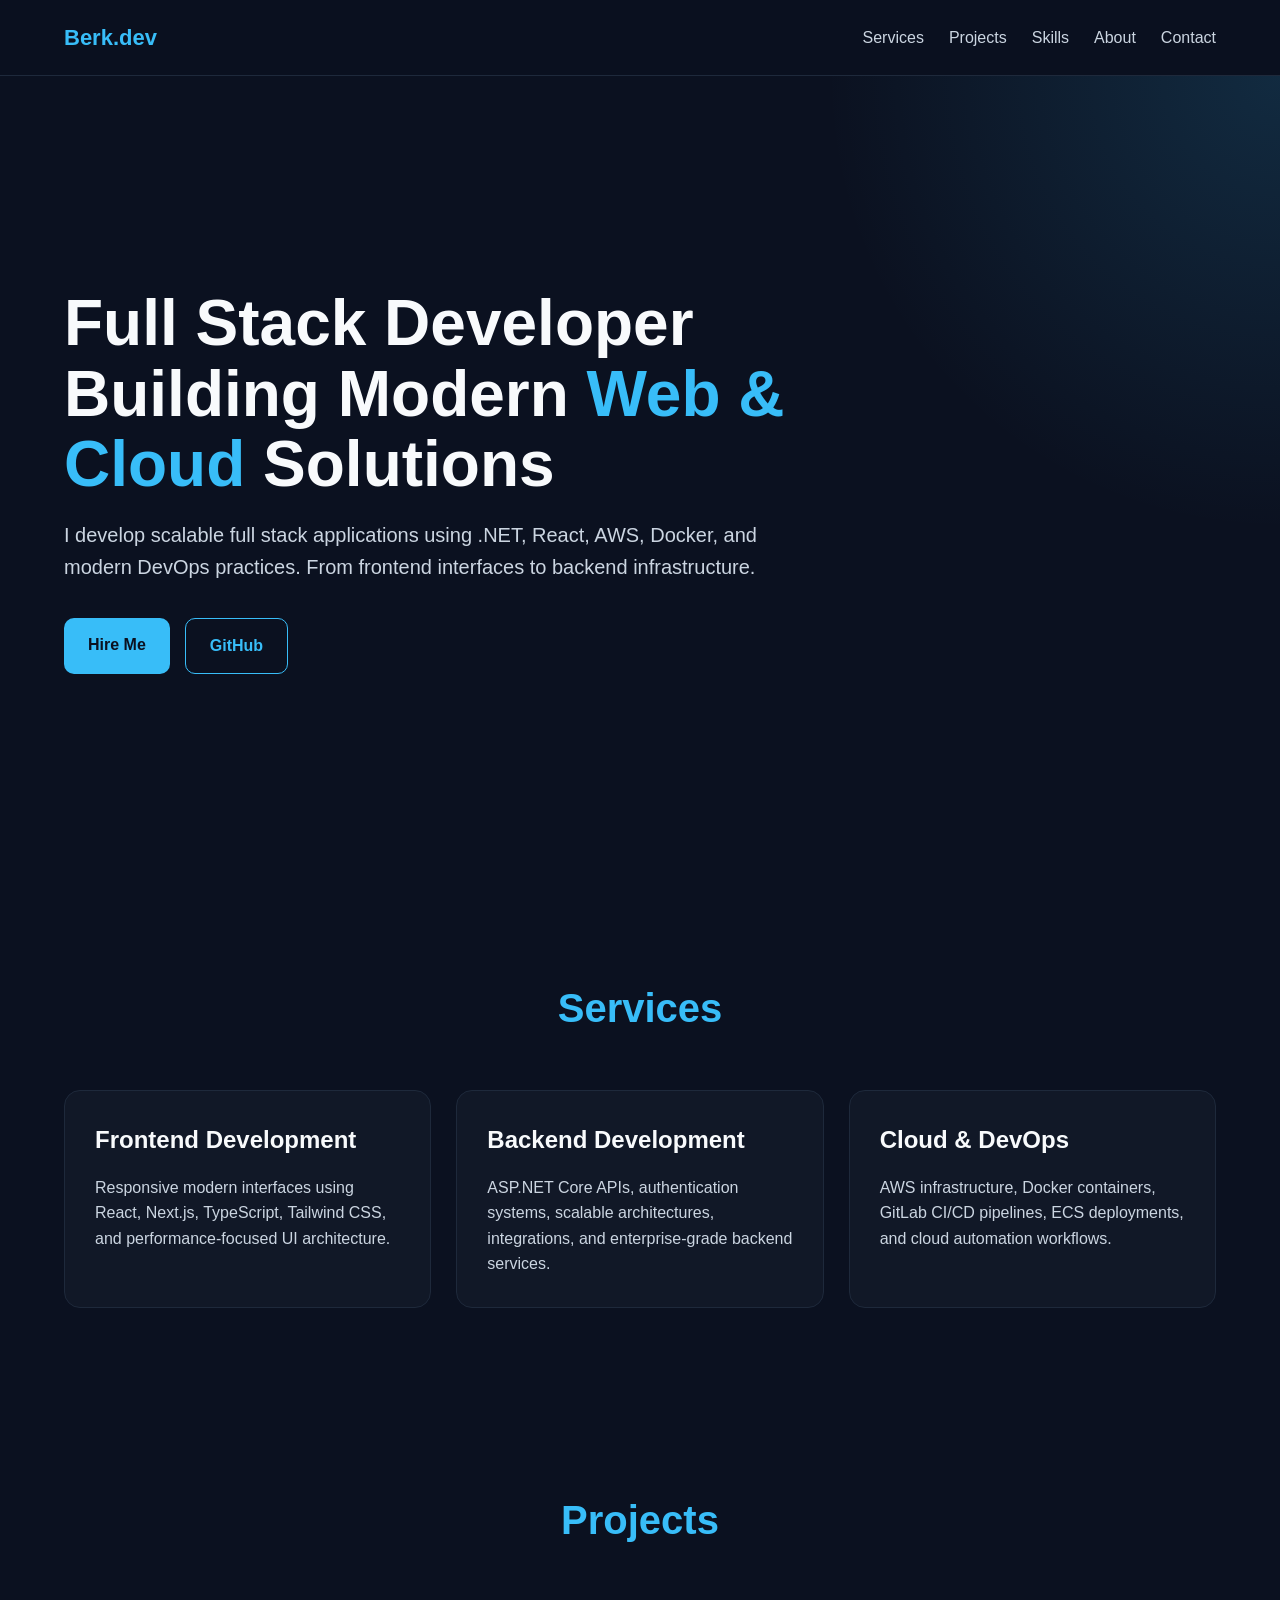
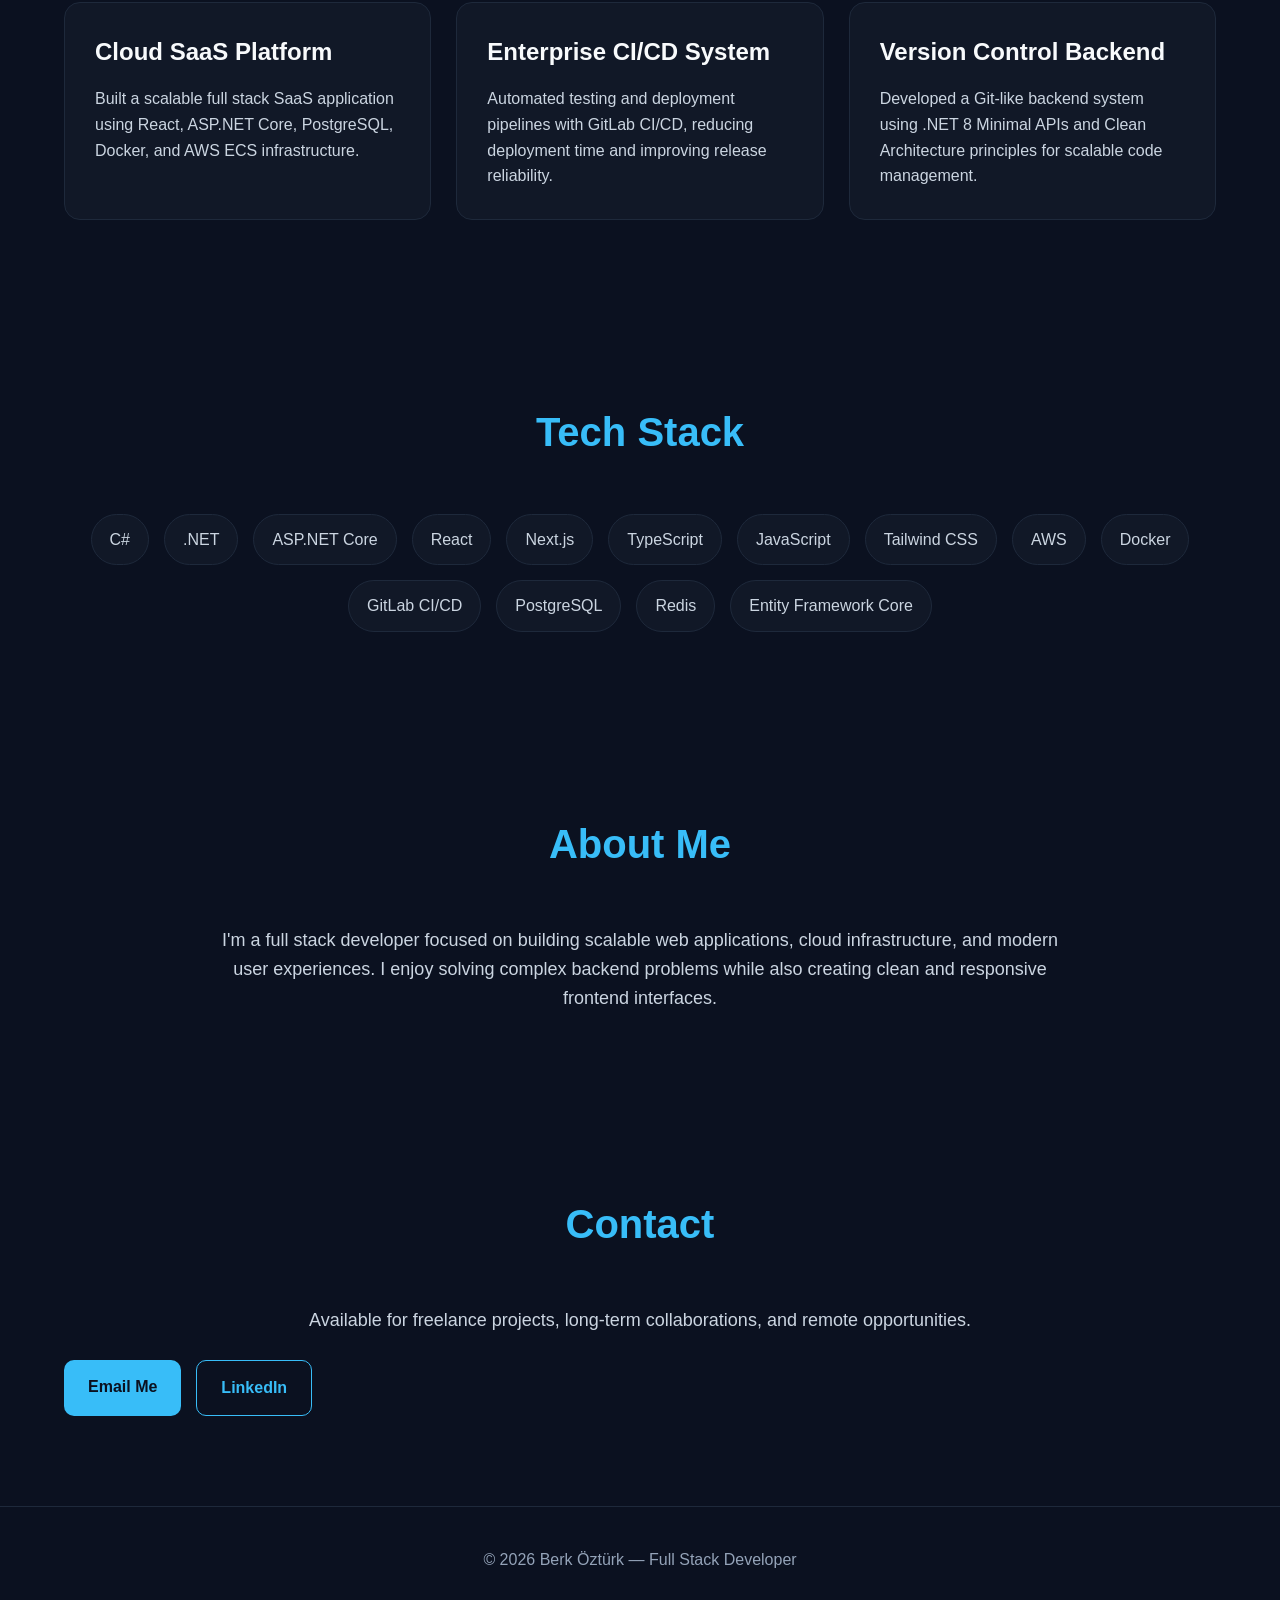
==== index.html @ 7f071cc1 "first commit" ====
<!DOCTYPE html>
<html lang="en">
<head>
  <meta charset="UTF-8" />
  <meta name="viewport" content="width=device-width, initial-scale=1.0" />

  <title>Berk Öztürk | Full Stack Developer</title>

  <link rel="preconnect" href="https://fonts.googleapis.com">
  <link rel="preconnect" href="https://fonts.gstatic.com" crossorigin>

  <style>
    * {
      margin: 0;
      padding: 0;
      box-sizing: border-box;
      scroll-behavior: smooth;
    }

    body {
      font-family: Arial, sans-serif;
      background: #0b1120;
      color: #f8fafc;
      line-height: 1.6;
    }

    a {
      text-decoration: none;
      color: inherit;
    }

    .container {
      width: 90%;
      max-width: 1200px;
      margin: auto;
    }

    nav {
      position: sticky;
      top: 0;
      z-index: 1000;
      background: rgba(11, 17, 32, 0.95);
      border-bottom: 1px solid #1e293b;
      backdrop-filter: blur(10px);
    }

    .nav-content {
      display: flex;
      justify-content: space-between;
      align-items: center;
      padding: 20px 0;
    }

    .logo {
      font-size: 22px;
      font-weight: bold;
      color: #38bdf8;
    }

    .nav-links {
      display: flex;
      gap: 25px;
    }

    .nav-links a {
      color: #cbd5e1;
      transition: 0.3s;
    }

    .nav-links a:hover {
      color: #38bdf8;
    }

    .hero {
      min-height: 90vh;
      display: flex;
      align-items: center;
      background:
        radial-gradient(circle at top right, rgba(56,189,248,0.15), transparent 30%),
        #0b1120;
    }

    .hero-content {
      max-width: 750px;
    }

    .hero h1 {
      font-size: 64px;
      line-height: 1.1;
      margin-bottom: 20px;
    }

    .hero h1 span {
      color: #38bdf8;
    }

    .hero p {
      font-size: 20px;
      color: #cbd5e1;
      margin-bottom: 35px;
    }

    .buttons {
      display: flex;
      gap: 15px;
      flex-wrap: wrap;
    }

    .btn {
      padding: 14px 24px;
      border-radius: 10px;
      font-weight: bold;
      transition: 0.3s;
      display: inline-block;
    }

    .btn-primary {
      background: #38bdf8;
      color: #0b1120;
    }

    .btn-primary:hover {
      background: #0ea5e9;
    }

    .btn-secondary {
      border: 1px solid #38bdf8;
      color: #38bdf8;
    }

    .btn-secondary:hover {
      background: #38bdf8;
      color: #0b1120;
    }

    section {
      padding: 90px 0;
    }

    .section-title {
      font-size: 40px;
      margin-bottom: 50px;
      text-align: center;
      color: #38bdf8;
    }

    .grid {
      display: grid;
      grid-template-columns: repeat(auto-fit, minmax(280px, 1fr));
      gap: 25px;
    }

    .card {
      background: #111827;
      padding: 30px;
      border-radius: 16px;
      border: 1px solid #1e293b;
      transition: 0.3s;
    }

    .card:hover {
      transform: translateY(-6px);
      border-color: #38bdf8;
    }

    .card h3 {
      margin-bottom: 15px;
      font-size: 24px;
    }

    .card p {
      color: #cbd5e1;
    }

    .skills {
      display: flex;
      flex-wrap: wrap;
      gap: 15px;
      justify-content: center;
    }

    .skill {
      background: #111827;
      border: 1px solid #1e293b;
      padding: 12px 18px;
      border-radius: 999px;
      color: #cbd5e1;
    }

    .about {
      max-width: 850px;
      margin: auto;
      text-align: center;
    }

    .about p {
      color: #cbd5e1;
      font-size: 18px;
    }

    .contact {
      text-align: center;
    }

    .contact p {
      color: #cbd5e1;
      margin-bottom: 25px;
      font-size: 18px;
    }

    footer {
      padding: 40px 0;
      text-align: center;
      border-top: 1px solid #1e293b;
      color: #94a3b8;
    }

    @media (max-width: 768px) {
      .hero h1 {
        font-size: 42px;
      }

      .hero p {
        font-size: 18px;
      }

      .nav-links {
        gap: 15px;
        font-size: 14px;
      }
    }
  </style>
</head>

<body>

  <nav>
    <div class="container nav-content">
      <div class="logo">Berk.dev</div>

      <div class="nav-links">
        <a href="#services">Services</a>
        <a href="#projects">Projects</a>
        <a href="#skills">Skills</a>
        <a href="#about">About</a>
        <a href="#contact">Contact</a>
      </div>
    </div>
  </nav>

  <section class="hero">
    <div class="container">
      <div class="hero-content">

        <h1>
          Full Stack Developer<br />
          Building Modern <span>Web & Cloud</span> Solutions
        </h1>

        <p>
          I develop scalable full stack applications using
          .NET, React, AWS, Docker, and modern DevOps practices.
          From frontend interfaces to backend infrastructure.
        </p>

        <div class="buttons">
          <a href="#contact" class="btn btn-primary">
            Hire Me
          </a>

          <a href="https://github.com/berkozturkawsdev" target="_blank" class="btn btn-secondary">
            GitHub
          </a>
        </div>

      </div>
    </div>
  </section>

  <section id="services">
    <div class="container">

      <h2 class="section-title">Services</h2>

      <div class="grid">

        <div class="card">
          <h3>Frontend Development</h3>

          <p>
            Responsive modern interfaces using React,
            Next.js, TypeScript, Tailwind CSS,
            and performance-focused UI architecture.
          </p>
        </div>

        <div class="card">
          <h3>Backend Development</h3>

          <p>
            ASP.NET Core APIs, authentication systems,
            scalable architectures, integrations,
            and enterprise-grade backend services.
          </p>
        </div>

        <div class="card">
          <h3>Cloud & DevOps</h3>

          <p>
            AWS infrastructure, Docker containers,
            GitLab CI/CD pipelines, ECS deployments,
            and cloud automation workflows.
          </p>
        </div>

      </div>

    </div>
  </section>

  <section id="projects">
    <div class="container">

      <h2 class="section-title">Projects</h2>

      <div class="grid">

        <div class="card">
          <h3>Cloud SaaS Platform</h3>

          <p>
            Built a scalable full stack SaaS application
            using React, ASP.NET Core, PostgreSQL,
            Docker, and AWS ECS infrastructure.
          </p>
        </div>

        <div class="card">
          <h3>Enterprise CI/CD System</h3>

          <p>
            Automated testing and deployment pipelines
            with GitLab CI/CD, reducing deployment time
            and improving release reliability.
          </p>
        </div>

        <div class="card">
          <h3>Version Control Backend</h3>

          <p>
            Developed a Git-like backend system using
            .NET 8 Minimal APIs and Clean Architecture
            principles for scalable code management.
          </p>
        </div>

      </div>

    </div>
  </section>

  <section id="skills">
    <div class="container">

      <h2 class="section-title">Tech Stack</h2>

      <div class="skills">
        <div class="skill">C#</div>
        <div class="skill">.NET</div>
        <div class="skill">ASP.NET Core</div>
        <div class="skill">React</div>
        <div class="skill">Next.js</div>
        <div class="skill">TypeScript</div>
        <div class="skill">JavaScript</div>
        <div class="skill">Tailwind CSS</div>
        <div class="skill">AWS</div>
        <div class="skill">Docker</div>
        <div class="skill">GitLab CI/CD</div>
        <div class="skill">PostgreSQL</div>
        <div class="skill">Redis</div>
        <div class="skill">Entity Framework Core</div>
      </div>

    </div>
  </section>

  <section id="about">
    <div class="container">

      <h2 class="section-title">About Me</h2>

      <div class="about">
        <p>
          I'm a full stack developer focused on building
          scalable web applications, cloud infrastructure,
          and modern user experiences. I enjoy solving
          complex backend problems while also creating
          clean and responsive frontend interfaces.
        </p>
      </div>

    </div>
  </section>

  <section id="contact">
    <div class="container">

      <h2 class="section-title">Contact</h2>

      <div class="contact">

        <p>
          Available for freelance projects,
          long-term collaborations,
          and remote opportunities.
        </p>

        <div class="buttons">
          <a href="mailto:berkozturkawsdev@gmail.com" class="btn btn-primary">
            Email Me
          </a>

          <a href="https://www.linkedin.com/in/berk-ozturk-56a764a8/" target="_blank" class="btn btn-secondary">
            LinkedIn
          </a>
        </div>

      </div>

    </div>
  </section>

  <footer>
    <div class="container">
      © 2026 Berk Öztürk — Full Stack Developer
    </div>
  </footer>

</body>
</html>
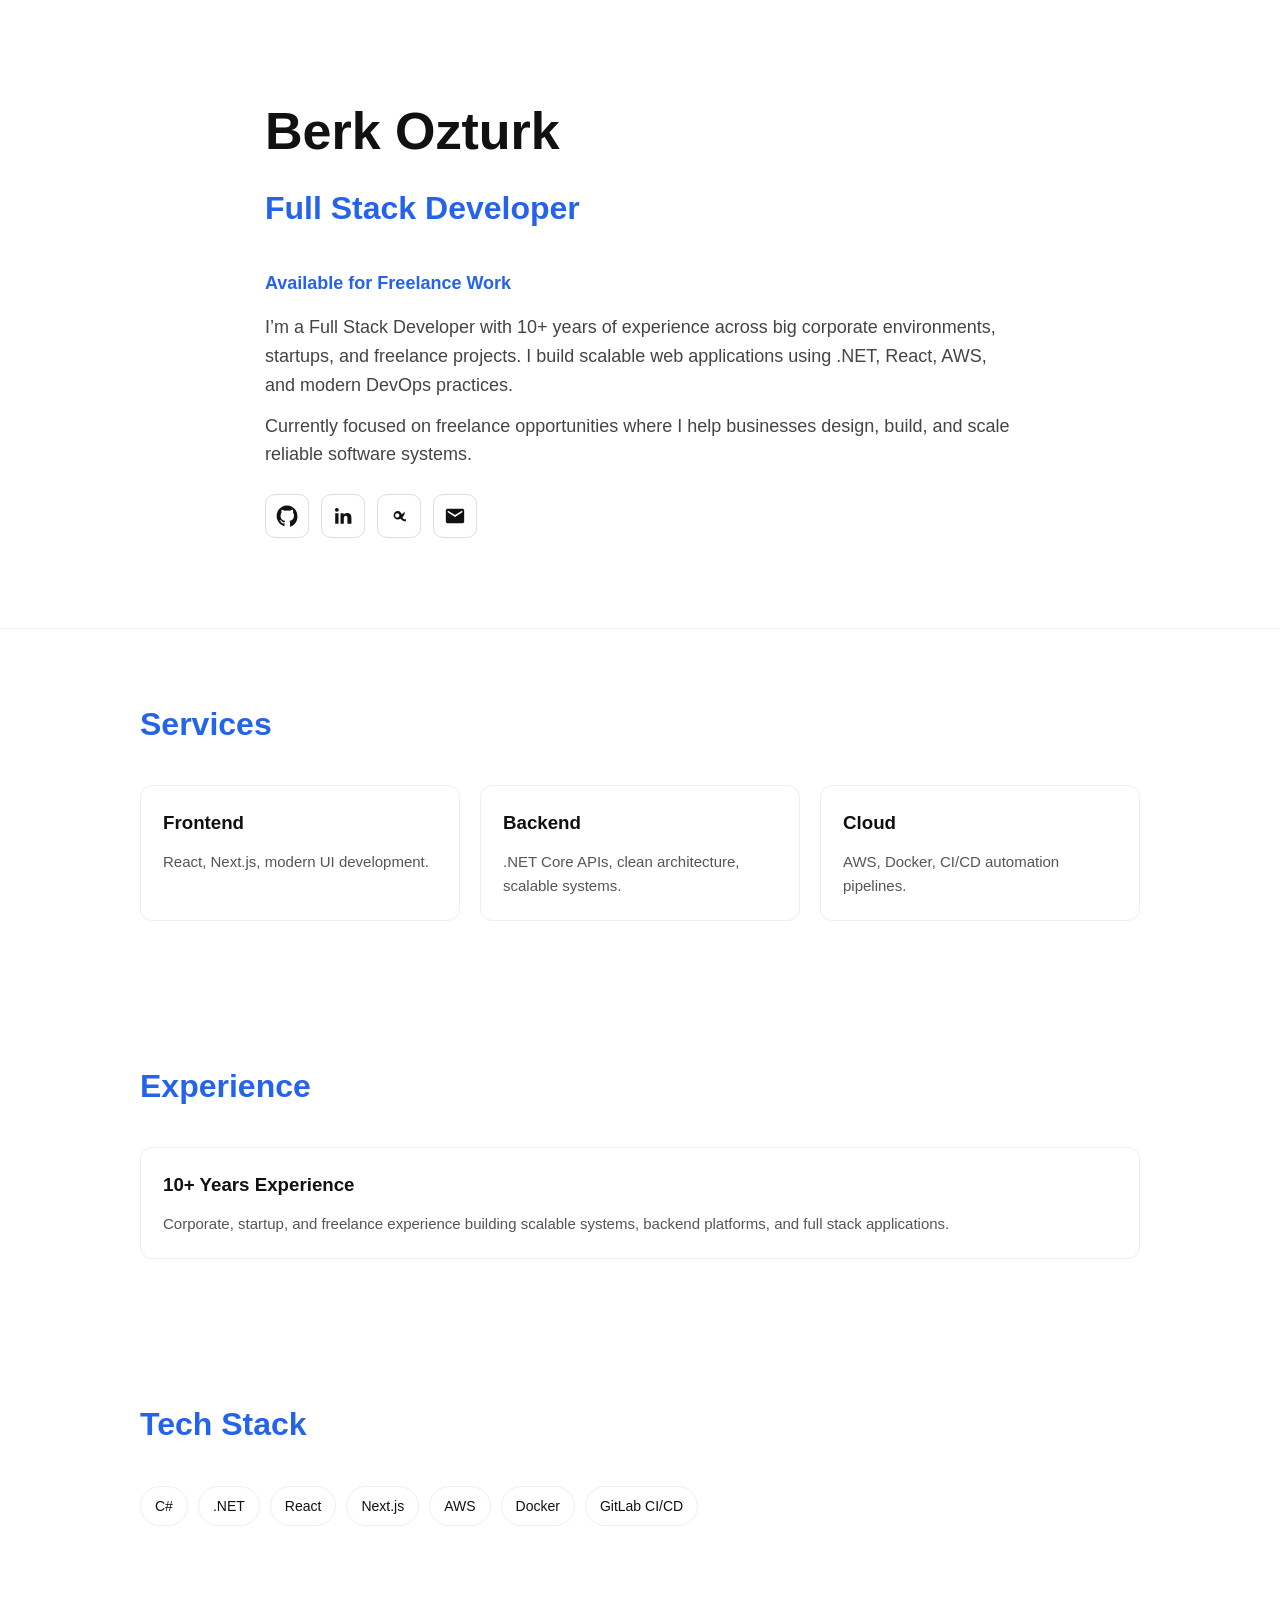
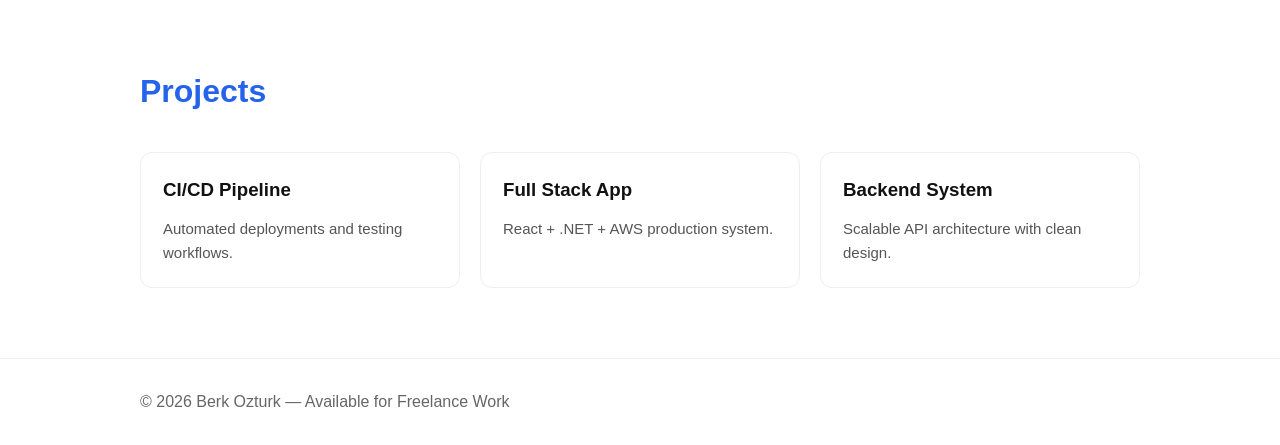
==== commit cb03803e: "Edit template for index.html title to be more descriptive and include keywords for SEO purposes." ====
--- a/index.html
+++ b/index.html
@@ -1,442 +1,310 @@
 <!DOCTYPE html>
 <html lang="en">
+
 <head>
-  <meta charset="UTF-8" />
-  <meta name="viewport" content="width=device-width, initial-scale=1.0" />
-
-  <title>Berk Öztürk | Full Stack Developer</title>
-
-  <link rel="preconnect" href="https://fonts.googleapis.com">
-  <link rel="preconnect" href="https://fonts.gstatic.com" crossorigin>
-
-  <style>
-    * {
-      margin: 0;
-      padding: 0;
-      box-sizing: border-box;
-      scroll-behavior: smooth;
-    }
-
-    body {
-      font-family: Arial, sans-serif;
-      background: #0b1120;
-      color: #f8fafc;
-      line-height: 1.6;
-    }
-
-    a {
-      text-decoration: none;
-      color: inherit;
-    }
-
-    .container {
-      width: 90%;
-      max-width: 1200px;
-      margin: auto;
-    }
-
-    nav {
-      position: sticky;
-      top: 0;
-      z-index: 1000;
-      background: rgba(11, 17, 32, 0.95);
-      border-bottom: 1px solid #1e293b;
-      backdrop-filter: blur(10px);
-    }
-
-    .nav-content {
-      display: flex;
-      justify-content: space-between;
-      align-items: center;
-      padding: 20px 0;
-    }
-
-    .logo {
-      font-size: 22px;
-      font-weight: bold;
-      color: #38bdf8;
-    }
-
-    .nav-links {
-      display: flex;
-      gap: 25px;
-    }
-
-    .nav-links a {
-      color: #cbd5e1;
-      transition: 0.3s;
-    }
-
-    .nav-links a:hover {
-      color: #38bdf8;
-    }
-
-    .hero {
-      min-height: 90vh;
-      display: flex;
-      align-items: center;
-      background:
-        radial-gradient(circle at top right, rgba(56,189,248,0.15), transparent 30%),
-        #0b1120;
-    }
-
-    .hero-content {
-      max-width: 750px;
-    }
-
-    .hero h1 {
-      font-size: 64px;
-      line-height: 1.1;
-      margin-bottom: 20px;
-    }
-
-    .hero h1 span {
-      color: #38bdf8;
-    }
-
-    .hero p {
-      font-size: 20px;
-      color: #cbd5e1;
-      margin-bottom: 35px;
-    }
-
-    .buttons {
-      display: flex;
-      gap: 15px;
-      flex-wrap: wrap;
-    }
-
-    .btn {
-      padding: 14px 24px;
-      border-radius: 10px;
-      font-weight: bold;
-      transition: 0.3s;
-      display: inline-block;
-    }
-
-    .btn-primary {
-      background: #38bdf8;
-      color: #0b1120;
-    }
-
-    .btn-primary:hover {
-      background: #0ea5e9;
-    }
-
-    .btn-secondary {
-      border: 1px solid #38bdf8;
-      color: #38bdf8;
-    }
-
-    .btn-secondary:hover {
-      background: #38bdf8;
-      color: #0b1120;
-    }
-
-    section {
-      padding: 90px 0;
-    }
-
-    .section-title {
-      font-size: 40px;
-      margin-bottom: 50px;
-      text-align: center;
-      color: #38bdf8;
-    }
-
-    .grid {
-      display: grid;
-      grid-template-columns: repeat(auto-fit, minmax(280px, 1fr));
-      gap: 25px;
-    }
-
-    .card {
-      background: #111827;
-      padding: 30px;
-      border-radius: 16px;
-      border: 1px solid #1e293b;
-      transition: 0.3s;
-    }
-
-    .card:hover {
-      transform: translateY(-6px);
-      border-color: #38bdf8;
-    }
-
-    .card h3 {
-      margin-bottom: 15px;
-      font-size: 24px;
-    }
-
-    .card p {
-      color: #cbd5e1;
-    }
-
-    .skills {
-      display: flex;
-      flex-wrap: wrap;
-      gap: 15px;
-      justify-content: center;
-    }
-
-    .skill {
-      background: #111827;
-      border: 1px solid #1e293b;
-      padding: 12px 18px;
-      border-radius: 999px;
-      color: #cbd5e1;
-    }
-
-    .about {
-      max-width: 850px;
-      margin: auto;
-      text-align: center;
-    }
-
-    .about p {
-      color: #cbd5e1;
-      font-size: 18px;
-    }
-
-    .contact {
-      text-align: center;
-    }
-
-    .contact p {
-      color: #cbd5e1;
-      margin-bottom: 25px;
-      font-size: 18px;
-    }
-
-    footer {
-      padding: 40px 0;
-      text-align: center;
-      border-top: 1px solid #1e293b;
-      color: #94a3b8;
-    }
-
-    @media (max-width: 768px) {
-      .hero h1 {
-        font-size: 42px;
-      }
-
-      .hero p {
-        font-size: 18px;
-      }
-
-      .nav-links {
-        gap: 15px;
-        font-size: 14px;
-      }
-    }
-  </style>
+    <meta charset="UTF-8" />
+    <meta name="viewport" content="width=device-width, initial-scale=1.0" />
+    <title>Berk Ozturk - Full Stack Developer Portfolio - Open for Freelance Work</title>
+
+    <style>
+        * {
+            margin: 0;
+            padding: 0;
+            box-sizing: border-box;
+        }
+
+        body {
+            font-family: Arial, sans-serif;
+            background: #ffffff;
+            color: #111;
+            line-height: 1.6;
+        }
+
+        a {
+            text-decoration: none;
+            color: inherit;
+        }
+
+        .container {
+            width: 90%;
+            max-width: 1000px;
+            margin: auto;
+        }
+
+        /* HERO */
+        header {
+            padding: 90px 0;
+            border-bottom: 1px solid #eee;
+        }
+
+        .hero-content {
+            max-width: 750px;
+            text-align: left;
+        }
+
+        h1 {
+            font-size: 52px;
+            margin-bottom: 10px;
+        }
+
+        h2 {
+            color: #2563eb;
+        }
+
+        .highlight {
+            color: #2563eb;
+            font-weight: bold;
+            margin: 15px 0;
+        }
+
+        p {
+            color: #444;
+            margin-top: 12px;
+            font-size: 18px;
+        }
+
+        /* SOCIAL ICONS */
+        .social {
+            margin-top: 25px;
+            display: flex;
+            gap: 12px;
+            flex-wrap: wrap;
+            align-items: center;
+        }
+
+        .icon {
+            width: 44px;
+            height: 44px;
+            border: 1px solid #ddd;
+            border-radius: 10px;
+            display: flex;
+            align-items: center;
+            justify-content: center;
+            transition: 0.3s;
+        }
+
+        .icon:hover {
+            border-color: #2563eb;
+            transform: translateY(-3px);
+        }
+
+        .icon svg {
+            width: 22px;
+            height: 22px;
+            fill: #111;
+        }
+
+        /* SECTIONS */
+        section {
+            padding: 70px 0;
+        }
+
+        h2 {
+            font-size: 32px;
+            margin-bottom: 35px;
+        }
+
+        h2 span {
+            color: #2563eb;
+        }
+
+        /* GRID */
+        .grid {
+            display: grid;
+            grid-template-columns: repeat(auto-fit, minmax(260px, 1fr));
+            gap: 20px;
+        }
+
+        .card {
+            border: 1px solid #eee;
+            padding: 22px;
+            border-radius: 12px;
+            transition: 0.3s;
+        }
+
+        .card:hover {
+            border-color: #2563eb;
+            transform: translateY(-4px);
+        }
+
+        .card h3 {
+            margin-bottom: 10px;
+        }
+
+        .card p {
+            font-size: 15px;
+            color: #555;
+        }
+
+        /* SKILLS */
+        .skills {
+            display: flex;
+            flex-wrap: wrap;
+            gap: 10px;
+        }
+
+        .skill {
+            border: 1px solid #eee;
+            padding: 8px 14px;
+            border-radius: 999px;
+            font-size: 14px;
+        }
+
+        footer {
+            text-align: left;
+            padding: 30px 0;
+            border-top: 1px solid #eee;
+            color: #666;
+        }
+    </style>
 </head>
 
 <body>
 
-  <nav>
-    <div class="container nav-content">
-      <div class="logo">Berk.dev</div>
-
-      <div class="nav-links">
-        <a href="#services">Services</a>
-        <a href="#projects">Projects</a>
-        <a href="#skills">Skills</a>
-        <a href="#about">About</a>
-        <a href="#contact">Contact</a>
-      </div>
-    </div>
-  </nav>
-
-  <section class="hero">
-    <div class="container">
-      <div class="hero-content">
-
-        <h1>
-          Full Stack Developer<br />
-          Building Modern <span>Web & Cloud</span> Solutions
-        </h1>
-
-        <p>
-          I develop scalable full stack applications using
-          .NET, React, AWS, Docker, and modern DevOps practices.
-          From frontend interfaces to backend infrastructure.
-        </p>
-
-        <div class="buttons">
-          <a href="#contact" class="btn btn-primary">
-            Hire Me
-          </a>
-
-          <a href="https://github.com/berkozturkawsdev" target="_blank" class="btn btn-secondary">
-            GitHub
-          </a>
-        </div>
-
-      </div>
-    </div>
-  </section>
-
-  <section id="services">
-    <div class="container">
-
-      <h2 class="section-title">Services</h2>
-
-      <div class="grid">
-
-        <div class="card">
-          <h3>Frontend Development</h3>
-
-          <p>
-            Responsive modern interfaces using React,
-            Next.js, TypeScript, Tailwind CSS,
-            and performance-focused UI architecture.
-          </p>
-        </div>
-
-        <div class="card">
-          <h3>Backend Development</h3>
-
-          <p>
-            ASP.NET Core APIs, authentication systems,
-            scalable architectures, integrations,
-            and enterprise-grade backend services.
-          </p>
-        </div>
-
-        <div class="card">
-          <h3>Cloud & DevOps</h3>
-
-          <p>
-            AWS infrastructure, Docker containers,
-            GitLab CI/CD pipelines, ECS deployments,
-            and cloud automation workflows.
-          </p>
-        </div>
-
-      </div>
-
-    </div>
-  </section>
-
-  <section id="projects">
-    <div class="container">
-
-      <h2 class="section-title">Projects</h2>
-
-      <div class="grid">
-
-        <div class="card">
-          <h3>Cloud SaaS Platform</h3>
-
-          <p>
-            Built a scalable full stack SaaS application
-            using React, ASP.NET Core, PostgreSQL,
-            Docker, and AWS ECS infrastructure.
-          </p>
-        </div>
-
-        <div class="card">
-          <h3>Enterprise CI/CD System</h3>
-
-          <p>
-            Automated testing and deployment pipelines
-            with GitLab CI/CD, reducing deployment time
-            and improving release reliability.
-          </p>
-        </div>
-
-        <div class="card">
-          <h3>Version Control Backend</h3>
-
-          <p>
-            Developed a Git-like backend system using
-            .NET 8 Minimal APIs and Clean Architecture
-            principles for scalable code management.
-          </p>
-        </div>
-
-      </div>
-
-    </div>
-  </section>
-
-  <section id="skills">
-    <div class="container">
-
-      <h2 class="section-title">Tech Stack</h2>
-
-      <div class="skills">
-        <div class="skill">C#</div>
-        <div class="skill">.NET</div>
-        <div class="skill">ASP.NET Core</div>
-        <div class="skill">React</div>
-        <div class="skill">Next.js</div>
-        <div class="skill">TypeScript</div>
-        <div class="skill">JavaScript</div>
-        <div class="skill">Tailwind CSS</div>
-        <div class="skill">AWS</div>
-        <div class="skill">Docker</div>
-        <div class="skill">GitLab CI/CD</div>
-        <div class="skill">PostgreSQL</div>
-        <div class="skill">Redis</div>
-        <div class="skill">Entity Framework Core</div>
-      </div>
-
-    </div>
-  </section>
-
-  <section id="about">
-    <div class="container">
-
-      <h2 class="section-title">About Me</h2>
-
-      <div class="about">
-        <p>
-          I'm a full stack developer focused on building
-          scalable web applications, cloud infrastructure,
-          and modern user experiences. I enjoy solving
-          complex backend problems while also creating
-          clean and responsive frontend interfaces.
-        </p>
-      </div>
-
-    </div>
-  </section>
-
-  <section id="contact">
-    <div class="container">
-
-      <h2 class="section-title">Contact</h2>
-
-      <div class="contact">
-
-        <p>
-          Available for freelance projects,
-          long-term collaborations,
-          and remote opportunities.
-        </p>
-
-        <div class="buttons">
-          <a href="mailto:berkozturkawsdev@gmail.com" class="btn btn-primary">
-            Email Me
-          </a>
-
-          <a href="https://www.linkedin.com/in/berk-ozturk-56a764a8/" target="_blank" class="btn btn-secondary">
-            LinkedIn
-          </a>
-        </div>
-
-      </div>
-
-    </div>
-  </section>
-
-  <footer>
-    <div class="container">
-      © 2026 Berk Öztürk — Full Stack Developer
-    </div>
-  </footer>
+    <!-- HERO -->
+    <header>
+        <div class="container hero-content">
+
+            <h1>Berk Ozturk </h1>
+            <h2>Full Stack Developer</h2>
+            <p class="highlight">Available for Freelance Work</p>
+
+            <p>
+                I’m a Full Stack Developer with 10+ years of experience across big corporate environments,
+                startups, and freelance projects. I build scalable web applications using .NET, React, AWS, and modern
+                DevOps practices.
+            </p>
+
+            <p>
+                Currently focused on freelance opportunities where I help businesses design, build,
+                and scale reliable software systems.
+            </p>
+
+            <!-- SOCIAL ICONS -->
+            <div class="social">
+
+                <!-- GitHub -->
+                <a class="icon" href="https://github.com/berkozturkawsdev/" target="_blank">
+                    <svg viewBox="0 0 24 24">
+                        <path
+                            d="M12 .5C5.7.5.7 5.6.7 12c0 5.1 3.3 9.4 7.9 10.9.6.1.8-.3.8-.6v-2.2c-3.2.7-3.9-1.5-3.9-1.5-.5-1.3-1.2-1.6-1.2-1.6-1-.7.1-.7.1-.7 1.1.1 1.7 1.1 1.7 1.1 1 .1.8 2.1 3.3 1.5.1-.8.4-1.3.7-1.6-2.5-.3-5.1-1.3-5.1-5.8 0-1.3.4-2.4 1.1-3.2-.1-.3-.5-1.5.1-3.1 0 0 1-.3 3.2 1.2a10.8 10.8 0 0 1 5.8 0c2.2-1.5 3.2-1.2 3.2-1.2.6 1.6.2 2.8.1 3.1.7.8 1.1 1.9 1.1 3.2 0 4.5-2.6 5.5-5.1 5.8.4.4.8 1.1.8 2.3v3.4c0 .3.2.7.8.6A11.3 11.3 0 0 0 23.3 12C23.3 5.6 18.3.5 12 .5z" />
+                    </svg>
+                </a>
+
+                <!-- LinkedIn -->
+                <a class="icon" href="https://www.linkedin.com/in/berk-ozturk-56a764a8/" target="_blank">
+                    <svg viewBox="0 0 24 24">
+                        <path
+                            d="M20.4 20.4h-3.6v-5.6c0-1.3 0-3-1.8-3s-2.1 1.4-2.1 2.9v5.7H9.3V9h3.4v1.6h.1c.5-.9 1.8-1.8 3.7-1.8 4 0 4.7 2.6 4.7 6v5.6zM5.3 7.4a2.1 2.1 0 1 1 0-4.2 2.1 2.1 0 0 1 0 4.2zM7.1 20.4H3.5V9h3.6v11.4z" />
+                    </svg>
+                </a>
+
+                <!-- Upwork  -->
+                <a class="icon" href="https://www.upwork.com/freelancers/~0167844593b926df19" target="_blank">
+                    <svg viewBox="0 0 24 24">
+                        <path
+                            d="M19.5 7.5c-1.9 0-3.4 1-4.4 2.6-.9-1.6-2.1-3.6-4.3-3.6-2.6 0-4.7 2.1-4.7 4.7s2.1 4.7 4.7 4.7c1 0 1.9-.3 2.7-.8l.3-.2c.6.9 1.5 1.7 2.6 2.2 1 .5 2.1.7 3.2.7v-2.2c-1.6 0-3.1-.6-3.9-1.7.9-1.2 1.8-2.9 2.3-4.2.2-.5.4-1 .4-1.4 0-.5-.1-.8-.1-1zm-9.4 6.2c-1.3 0-2.3-1-2.3-2.3s1-2.3 2.3-2.3 2.3 1 2.3 2.3-1 2.3-2.3 2.3z" />
+                    </svg>
+                </a>
+                <!-- Email -->
+                <a class="icon" href="mailto:berkozturkdev@gmail.com">
+                    <svg viewBox="0 0 24 24">
+                        <path
+                            d="M20 4H4c-1.1 0-2 .9-2 2v12c0 1.1.9 2 2 2h16c1.1 0 2-.9 2-2V6c0-1.1-.9-2-2-2zm0 4-8 5-8-5V6l8 5 8-5v2z" />
+                    </svg>
+                </a>
+
+            </div>
+
+        </div>
+    </header>
+
+    <!-- SERVICES -->
+    <section>
+        <div class="container">
+            <h2>Services</h2>
+
+            <div class="grid">
+                <div class="card">
+                    <h3>Frontend</h3>
+                    <p>React, Next.js, modern UI development.</p>
+                </div>
+
+                <div class="card">
+                    <h3>Backend</h3>
+                    <p>.NET Core APIs, clean architecture, scalable systems.</p>
+                </div>
+
+                <div class="card">
+                    <h3>Cloud</h3>
+                    <p>AWS, Docker, CI/CD automation pipelines.</p>
+                </div>
+            </div>
+        </div>
+    </section>
+
+    <!-- EXPERIENCE -->
+    <section>
+        <div class="container">
+            <h2>Experience</h2>
+
+            <div class="card">
+                <h3>10+ Years Experience</h3>
+                <p>
+                    Corporate, startup, and freelance experience building scalable systems,
+                    backend platforms, and full stack applications.
+                </p>
+            </div>
+        </div>
+    </section>
+
+    <!-- SKILLS -->
+    <section>
+        <div class="container">
+            <h2>Tech Stack</h2>
+
+            <div class="skills">
+                <div class="skill">C#</div>
+                <div class="skill">.NET</div>
+                <div class="skill">React</div>
+                <div class="skill">Next.js</div>
+                <div class="skill">AWS</div>
+                <div class="skill">Docker</div>
+                <div class="skill">GitLab CI/CD</div>
+            </div>
+        </div>
+    </section>
+
+    <!-- PROJECTS -->
+    <section>
+        <div class="container">
+            <h2>Projects</h2>
+
+            <div class="grid">
+                <div class="card">
+                    <h3>CI/CD Pipeline</h3>
+                    <p>Automated deployments and testing workflows.</p>
+                </div>
+
+                <div class="card">
+                    <h3>Full Stack App</h3>
+                    <p>React + .NET + AWS production system.</p>
+                </div>
+
+                <div class="card">
+                    <h3>Backend System</h3>
+                    <p>Scalable API architecture with clean design.</p>
+                </div>
+            </div>
+        </div>
+    </section>
+
+    <footer>
+        <div class="container">
+            © 2026 Berk Ozturk — Available for Freelance Work
+        </div>
+    </footer>
 
 </body>
+
 </html>
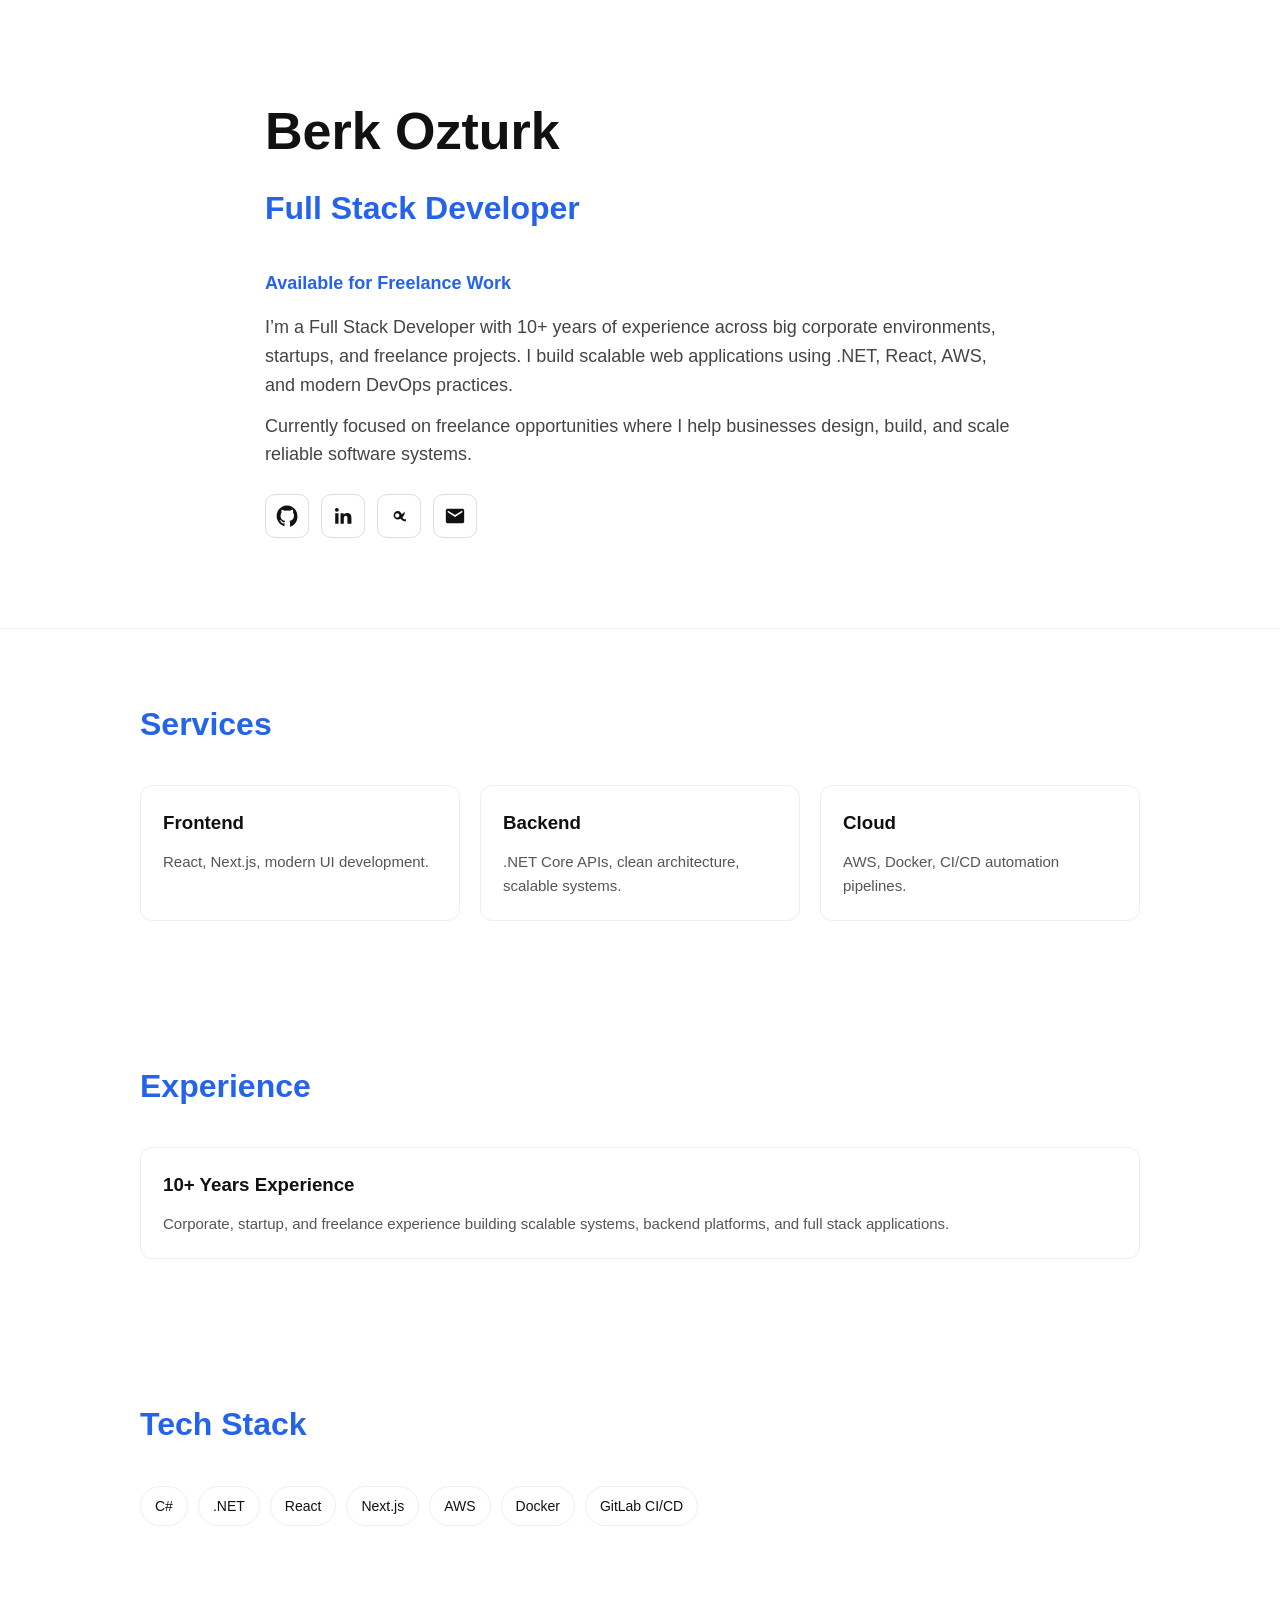
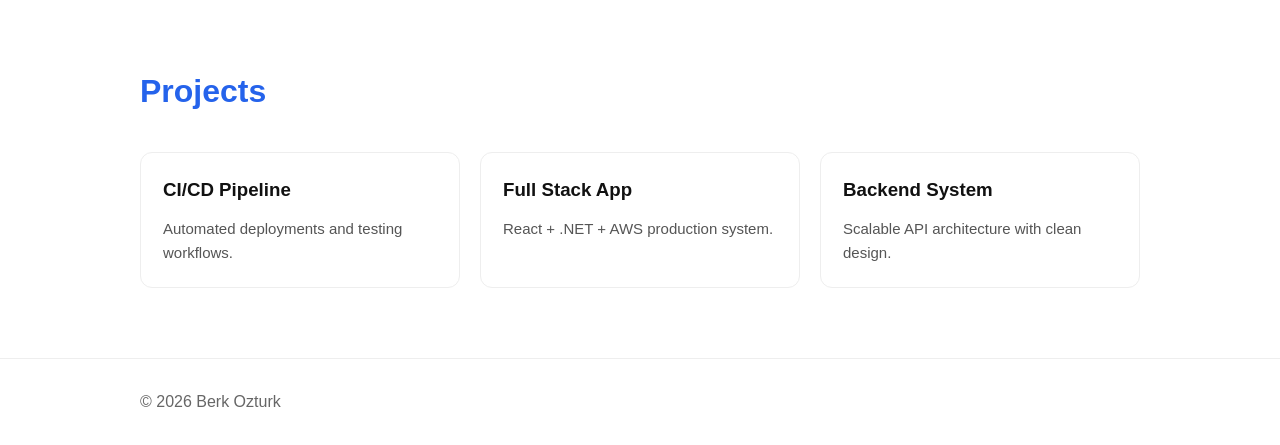
==== commit 11bfc3f9: "add app-ads.txt" ====
--- a/index.html
+++ b/index.html
@@ -301,7 +301,7 @@
 
     <footer>
         <div class="container">
-            © 2026 Berk Ozturk — Available for Freelance Work
+            © 2026 Berk Ozturk 
         </div>
     </footer>
 
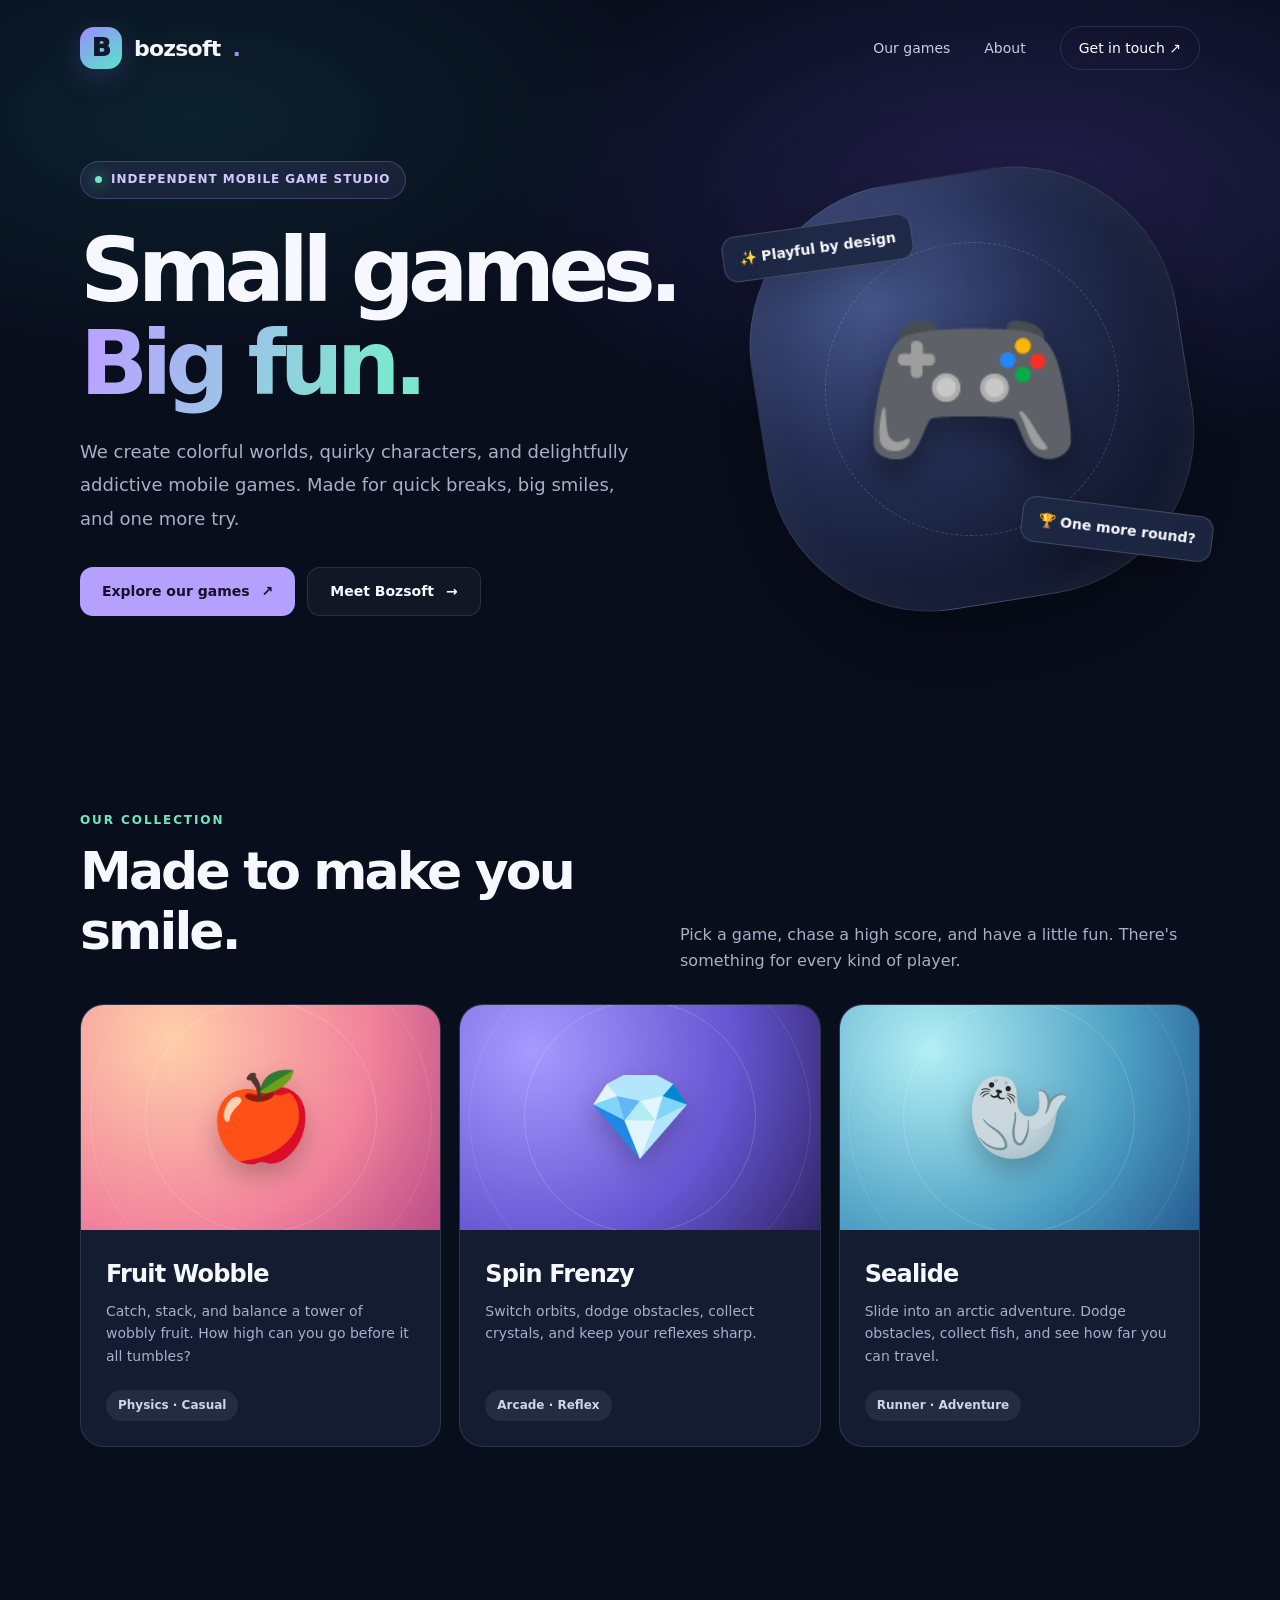
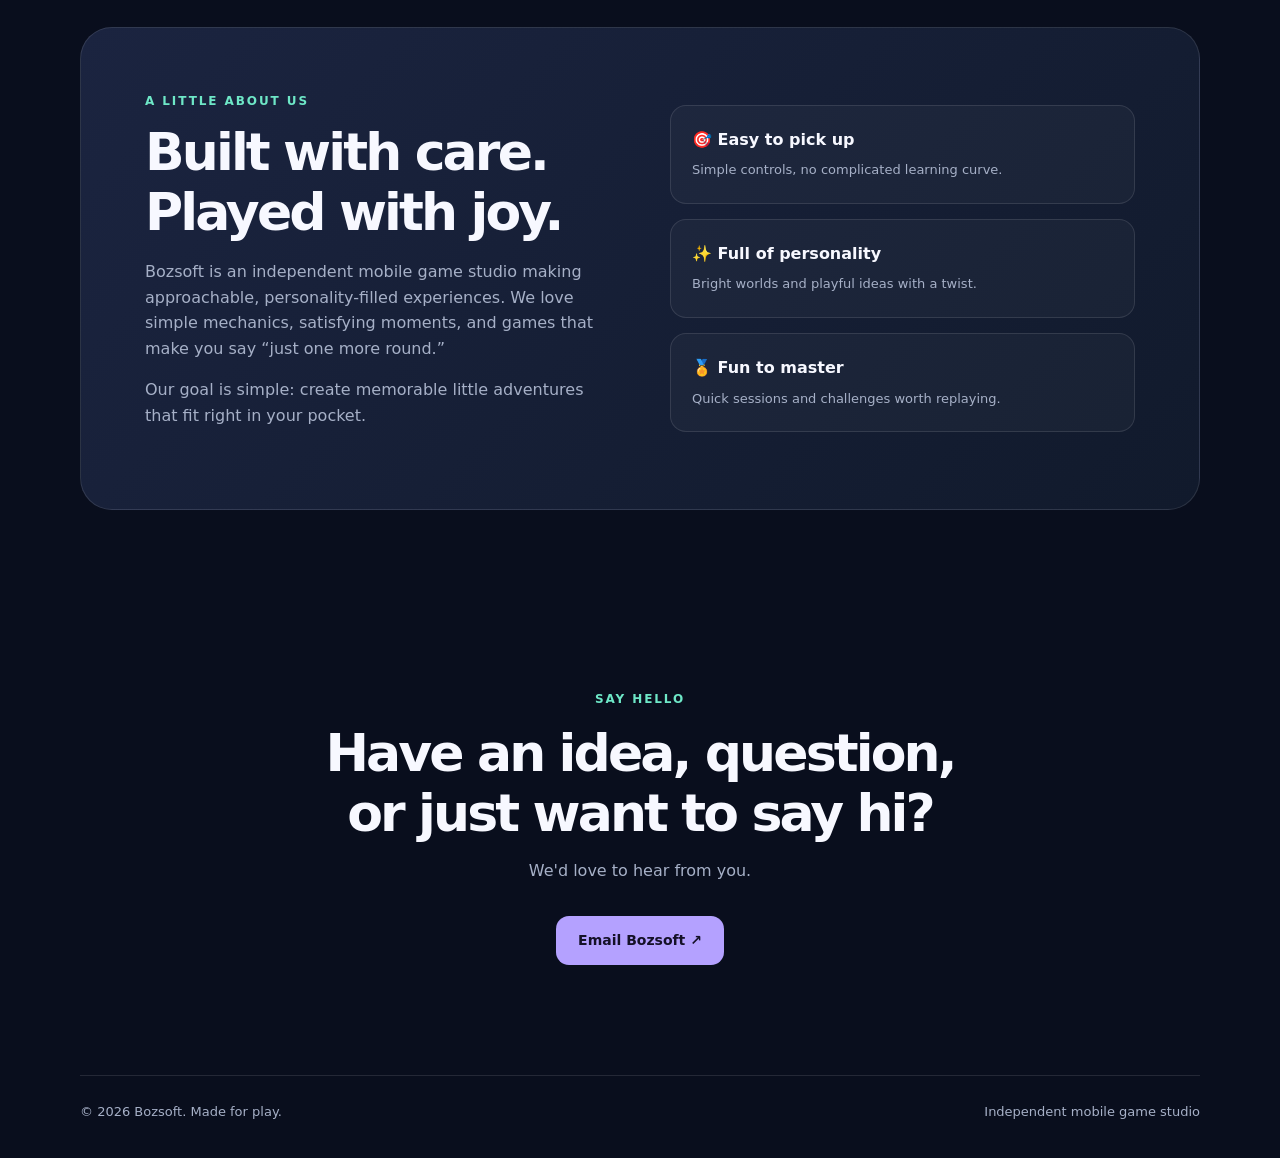
==== commit 25a55cb3: "update main page" ====
--- a/index.html
+++ b/index.html
@@ -1,310 +1,45 @@
 <!DOCTYPE html>
 <html lang="en">
-
 <head>
-    <meta charset="UTF-8" />
-    <meta name="viewport" content="width=device-width, initial-scale=1.0" />
-    <title>Berk Ozturk - Full Stack Developer Portfolio - Open for Freelance Work</title>
-
-    <style>
-        * {
-            margin: 0;
-            padding: 0;
-            box-sizing: border-box;
-        }
-
-        body {
-            font-family: Arial, sans-serif;
-            background: #ffffff;
-            color: #111;
-            line-height: 1.6;
-        }
-
-        a {
-            text-decoration: none;
-            color: inherit;
-        }
-
-        .container {
-            width: 90%;
-            max-width: 1000px;
-            margin: auto;
-        }
-
-        /* HERO */
-        header {
-            padding: 90px 0;
-            border-bottom: 1px solid #eee;
-        }
-
-        .hero-content {
-            max-width: 750px;
-            text-align: left;
-        }
-
-        h1 {
-            font-size: 52px;
-            margin-bottom: 10px;
-        }
-
-        h2 {
-            color: #2563eb;
-        }
-
-        .highlight {
-            color: #2563eb;
-            font-weight: bold;
-            margin: 15px 0;
-        }
-
-        p {
-            color: #444;
-            margin-top: 12px;
-            font-size: 18px;
-        }
-
-        /* SOCIAL ICONS */
-        .social {
-            margin-top: 25px;
-            display: flex;
-            gap: 12px;
-            flex-wrap: wrap;
-            align-items: center;
-        }
-
-        .icon {
-            width: 44px;
-            height: 44px;
-            border: 1px solid #ddd;
-            border-radius: 10px;
-            display: flex;
-            align-items: center;
-            justify-content: center;
-            transition: 0.3s;
-        }
-
-        .icon:hover {
-            border-color: #2563eb;
-            transform: translateY(-3px);
-        }
-
-        .icon svg {
-            width: 22px;
-            height: 22px;
-            fill: #111;
-        }
-
-        /* SECTIONS */
-        section {
-            padding: 70px 0;
-        }
-
-        h2 {
-            font-size: 32px;
-            margin-bottom: 35px;
-        }
-
-        h2 span {
-            color: #2563eb;
-        }
-
-        /* GRID */
-        .grid {
-            display: grid;
-            grid-template-columns: repeat(auto-fit, minmax(260px, 1fr));
-            gap: 20px;
-        }
-
-        .card {
-            border: 1px solid #eee;
-            padding: 22px;
-            border-radius: 12px;
-            transition: 0.3s;
-        }
-
-        .card:hover {
-            border-color: #2563eb;
-            transform: translateY(-4px);
-        }
-
-        .card h3 {
-            margin-bottom: 10px;
-        }
-
-        .card p {
-            font-size: 15px;
-            color: #555;
-        }
-
-        /* SKILLS */
-        .skills {
-            display: flex;
-            flex-wrap: wrap;
-            gap: 10px;
-        }
-
-        .skill {
-            border: 1px solid #eee;
-            padding: 8px 14px;
-            border-radius: 999px;
-            font-size: 14px;
-        }
-
-        footer {
-            text-align: left;
-            padding: 30px 0;
-            border-top: 1px solid #eee;
-            color: #666;
-        }
-    </style>
+  <meta charset="UTF-8">
+  <meta name="viewport" content="width=device-width, initial-scale=1">
+  <meta name="theme-color" content="#0b1020">
+  <meta name="description" content="Bozsoft is an independent mobile game studio crafting playful arcade games and colorful adventures.">
+  <title>Bozsoft — Small Games. Big Fun.</title>
+  <style>
+    :root{--bg:#090e1d;--panel:#131c30;--text:#f7f8ff;--muted:#a6b0c7;--line:rgba(255,255,255,.11);--violet:#a78bfa;--mint:#6ee7c7;--orange:#ffb783;--radius:24px}
+    *{box-sizing:border-box}html{scroll-behavior:smooth}body{margin:0;background:var(--bg);color:var(--text);font-family:Inter,ui-sans-serif,system-ui,-apple-system,"Segoe UI",sans-serif;line-height:1.6}a{color:inherit;text-decoration:none}button,a{ -webkit-tap-highlight-color:transparent}a:focus-visible{outline:3px solid var(--mint);outline-offset:5px} .wrap{width:min(1120px,calc(100% - 40px));margin:auto}
+    body:before{content:"";position:absolute;z-index:-1;top:0;left:0;right:0;height:790px;background:radial-gradient(ellipse 55% 45% at 80% 24%,rgba(116,85,229,.23),transparent 75%),radial-gradient(ellipse 50% 40% at 15% 15%,rgba(32,187,163,.11),transparent 75%);pointer-events:none}
+    nav{display:flex;justify-content:space-between;align-items:center;padding:26px 0;gap:20px}.brand{display:flex;align-items:center;gap:12px;font-size:22px;font-weight:850;letter-spacing:-.8px}.brandmark{display:grid;place-items:center;width:42px;height:42px;border-radius:14px;background:linear-gradient(145deg,#9e8bff,#55e6c7);color:#11182b;font-weight:950;font-size:25px;box-shadow:0 8px 30px rgba(134,113,255,.22)}.navlinks{display:flex;gap:34px;align-items:center;font-size:14px;color:#c8cde0}.navlinks a:hover{color:white}.nav-cta{padding:10px 18px;border:1px solid var(--line);border-radius:999px;color:white!important}
+    .hero{display:grid;grid-template-columns:1.15fr .85fr;gap:48px;align-items:center;min-height:610px;padding:65px 0 105px}.eyebrow{display:inline-flex;gap:9px;align-items:center;border:1px solid rgba(167,139,250,.3);background:rgba(167,139,250,.09);color:#d4c6ff;padding:8px 14px;border-radius:999px;font-size:12px;font-weight:750;letter-spacing:.08em;text-transform:uppercase}.dot{width:7px;height:7px;background:var(--mint);border-radius:50%;box-shadow:0 0 15px var(--mint)}h1{font-size:clamp(56px,7vw,96px);letter-spacing:-.075em;line-height:1.04;margin:25px 0}h1 span{background:linear-gradient(110deg,#b8a4ff 10%,#7ce7cf 85%);color:transparent;background-clip:text}.lead{max-width:570px;font-size:18px;color:var(--muted);line-height:1.85}.actions{display:flex;gap:12px;flex-wrap:wrap;margin-top:32px}.btn{display:inline-flex;align-items:center;justify-content:center;gap:12px;min-height:49px;padding:12px 22px;border-radius:13px;font-weight:750;font-size:14px;transition:transform .2s,background .2s}.btn:hover{transform:translateY(-3px)}.primary{background:#b4a1ff;color:#151128}.primary:hover{background:#cabaff}.secondary{border:1px solid var(--line);background:rgba(255,255,255,.04)}.secondary:hover{background:rgba(255,255,255,.1)}
+    .hero-art{position:relative;min-height:430px;display:grid;place-items:center}.orb{width:min(100%,430px);aspect-ratio:1;border-radius:38%;background:radial-gradient(circle at 30% 25%,#46568b,#242d52 40%,#12182e 76%);border:1px solid rgba(255,255,255,.1);box-shadow:inset 0 2px 50px rgba(255,255,255,.05),0 40px 100px rgba(0,0,0,.35);transform:rotate(-9deg);display:grid;place-items:center}.orb:before{content:"";position:absolute;width:68%;height:68%;border:1px dashed rgba(255,255,255,.17);border-radius:50%}.gamepad{font-size:clamp(100px,14vw,180px);filter:drop-shadow(0 18px 15px rgba(0,0,0,.35));transform:rotate(9deg)}.float{position:absolute;padding:11px 16px;border:1px solid rgba(255,255,255,.17);background:rgba(28,39,67,.93);backdrop-filter:blur(10px);border-radius:14px;font-size:14px;font-weight:700;box-shadow:0 14px 40px rgba(0,0,0,.2)}.float.one{top:12%;left:-5%;transform:rotate(-8deg)}.float.two{bottom:12%;right:-3%;transform:rotate(7deg)}
+    section{padding:90px 0}.section-top{display:flex;align-items:end;justify-content:space-between;gap:20px;margin-bottom:30px}.kicker{font-size:12px;font-weight:800;letter-spacing:.16em;text-transform:uppercase;color:var(--mint)}h2{font-size:clamp(34px,4.5vw,52px);line-height:1.15;letter-spacing:-.055em;margin:12px 0}.section-copy{color:var(--muted);max-width:520px;margin:0}.games{display:grid;grid-template-columns:repeat(3,minmax(0,1fr));gap:18px}.game{overflow:hidden;border:1px solid var(--line);background:var(--panel);border-radius:var(--radius);transition:transform .25s,border-color .25s}.game:hover{transform:translateY(-6px);border-color:rgba(167,139,250,.5)}.game-visual{height:225px;display:grid;place-items:center;position:relative;overflow:hidden}.game-visual:before{content:"";position:absolute;width:230px;height:230px;border:1px solid rgba(255,255,255,.17);border-radius:50%}.game-visual:after{content:"";position:absolute;width:340px;height:340px;border:1px solid rgba(255,255,255,.1);border-radius:50%}.fruit{background:radial-gradient(circle at 25% 15%,#ffcfaa,#f2839c 60%,#b94d87)}.spin{background:radial-gradient(circle at 20% 20%,#a69bff,#6654d1 60%,#312568)}.seal{background:radial-gradient(circle at 25% 20%,#b3eff5,#4d9fc3 60%,#255b91)}.emoji{font-size:85px;position:relative;z-index:1;filter:drop-shadow(0 12px 12px rgba(0,0,0,.22))}.game-info{padding:25px}.game-info h3{font-size:24px;letter-spacing:-.035em;margin:0 0 7px}.game-info p{font-size:14px;color:var(--muted);margin:0 0 22px;min-height:68px}.tag{display:inline-flex;padding:6px 12px;border-radius:99px;background:rgba(255,255,255,.07);color:#cdd5e7;font-size:12px;font-weight:650}
+    .about-panel{display:grid;grid-template-columns:1fr 1fr;gap:60px;align-items:center;background:linear-gradient(135deg,#1b2440,#111a2c);border:1px solid var(--line);padding:clamp(30px,5vw,70px);border-radius:32px}.about-panel p{color:var(--muted);font-size:16px}.features{display:grid;gap:15px}.feature{padding:21px;border:1px solid var(--line);background:rgba(255,255,255,.03);border-radius:16px}.feature strong{display:block;font-size:16px;margin-bottom:4px}.feature span{color:var(--muted);font-size:13px}
+    .contact{padding:90px 0 110px;text-align:center}.contact h2{max-width:700px;margin:15px auto}.contact p{color:var(--muted);margin:15px auto 25px}.contact .actions{justify-content:center}.footer{border-top:1px solid var(--line);padding:26px 0 35px;display:flex;justify-content:space-between;gap:20px;flex-wrap:wrap;font-size:13px;color:var(--muted)}.footer a:hover{color:white}
+    @media(max-width:850px){.hero{grid-template-columns:1fr;padding:60px 0 75px;gap:10px}.hero-art{min-height:350px}.orb{width:300px}.float.one{left:10%}.float.two{right:10%}.games{grid-template-columns:repeat(2,minmax(0,1fr))}.about-panel{grid-template-columns:1fr;gap:25px}}@media(max-width:590px){.navlinks{gap:14px}.navlinks a:first-child{display:none}.nav-cta{padding:9px 12px}.hero-art{min-height:300px}.orb{width:245px}.float.one{left:0}.float.two{right:0}.games{grid-template-columns:1fr}.game-info p{min-height:0}.section-top{display:block}section{padding:65px 0}.contact{padding:65px 0 80px}}
+    @media(prefers-reduced-motion:reduce){html{scroll-behavior:auto}*,*:before,*:after{transition:none!important}}
+  </style>
 </head>
-
 <body>
-
-    <!-- HERO -->
-    <header>
-        <div class="container hero-content">
-
-            <h1>Berk Ozturk </h1>
-            <h2>Full Stack Developer</h2>
-            <p class="highlight">Available for Freelance Work</p>
-
-            <p>
-                I’m a Full Stack Developer with 10+ years of experience across big corporate environments,
-                startups, and freelance projects. I build scalable web applications using .NET, React, AWS, and modern
-                DevOps practices.
-            </p>
-
-            <p>
-                Currently focused on freelance opportunities where I help businesses design, build,
-                and scale reliable software systems.
-            </p>
-
-            <!-- SOCIAL ICONS -->
-            <div class="social">
-
-                <!-- GitHub -->
-                <a class="icon" href="https://github.com/berkozturkawsdev/" target="_blank">
-                    <svg viewBox="0 0 24 24">
-                        <path
-                            d="M12 .5C5.7.5.7 5.6.7 12c0 5.1 3.3 9.4 7.9 10.9.6.1.8-.3.8-.6v-2.2c-3.2.7-3.9-1.5-3.9-1.5-.5-1.3-1.2-1.6-1.2-1.6-1-.7.1-.7.1-.7 1.1.1 1.7 1.1 1.7 1.1 1 .1.8 2.1 3.3 1.5.1-.8.4-1.3.7-1.6-2.5-.3-5.1-1.3-5.1-5.8 0-1.3.4-2.4 1.1-3.2-.1-.3-.5-1.5.1-3.1 0 0 1-.3 3.2 1.2a10.8 10.8 0 0 1 5.8 0c2.2-1.5 3.2-1.2 3.2-1.2.6 1.6.2 2.8.1 3.1.7.8 1.1 1.9 1.1 3.2 0 4.5-2.6 5.5-5.1 5.8.4.4.8 1.1.8 2.3v3.4c0 .3.2.7.8.6A11.3 11.3 0 0 0 23.3 12C23.3 5.6 18.3.5 12 .5z" />
-                    </svg>
-                </a>
-
-                <!-- LinkedIn -->
-                <a class="icon" href="https://www.linkedin.com/in/berk-ozturk-56a764a8/" target="_blank">
-                    <svg viewBox="0 0 24 24">
-                        <path
-                            d="M20.4 20.4h-3.6v-5.6c0-1.3 0-3-1.8-3s-2.1 1.4-2.1 2.9v5.7H9.3V9h3.4v1.6h.1c.5-.9 1.8-1.8 3.7-1.8 4 0 4.7 2.6 4.7 6v5.6zM5.3 7.4a2.1 2.1 0 1 1 0-4.2 2.1 2.1 0 0 1 0 4.2zM7.1 20.4H3.5V9h3.6v11.4z" />
-                    </svg>
-                </a>
-
-                <!-- Upwork  -->
-                <a class="icon" href="https://www.upwork.com/freelancers/~0167844593b926df19" target="_blank">
-                    <svg viewBox="0 0 24 24">
-                        <path
-                            d="M19.5 7.5c-1.9 0-3.4 1-4.4 2.6-.9-1.6-2.1-3.6-4.3-3.6-2.6 0-4.7 2.1-4.7 4.7s2.1 4.7 4.7 4.7c1 0 1.9-.3 2.7-.8l.3-.2c.6.9 1.5 1.7 2.6 2.2 1 .5 2.1.7 3.2.7v-2.2c-1.6 0-3.1-.6-3.9-1.7.9-1.2 1.8-2.9 2.3-4.2.2-.5.4-1 .4-1.4 0-.5-.1-.8-.1-1zm-9.4 6.2c-1.3 0-2.3-1-2.3-2.3s1-2.3 2.3-2.3 2.3 1 2.3 2.3-1 2.3-2.3 2.3z" />
-                    </svg>
-                </a>
-                <!-- Email -->
-                <a class="icon" href="mailto:berkozturkdev@gmail.com">
-                    <svg viewBox="0 0 24 24">
-                        <path
-                            d="M20 4H4c-1.1 0-2 .9-2 2v12c0 1.1.9 2 2 2h16c1.1 0 2-.9 2-2V6c0-1.1-.9-2-2-2zm0 4-8 5-8-5V6l8 5 8-5v2z" />
-                    </svg>
-                </a>
-
-            </div>
-
-        </div>
+  <div class="wrap">
+    <nav aria-label="Main navigation">
+      <a class="brand" href="#top"><span class="brandmark">B</span>bozsoft<span style="color:#a78bfa">.</span></a>
+      <div class="navlinks"><a href="#games">Our games</a><a href="#about">About</a><a class="nav-cta" href="#contact">Get in touch ↗</a></div>
+    </nav>
+    <header class="hero" id="top">
+      <div><div class="eyebrow"><span class="dot"></span> Independent mobile game studio</div><h1>Small games.<br><span>Big fun.</span></h1><p class="lead">We create colorful worlds, quirky characters, and delightfully addictive mobile games. Made for quick breaks, big smiles, and one more try.</p><div class="actions"><a class="btn primary" href="#games">Explore our games <span aria-hidden="true">↗</span></a><a class="btn secondary" href="#about">Meet Bozsoft <span aria-hidden="true">→</span></a></div></div>
+      <div class="hero-art" aria-hidden="true"><div class="orb"><span class="gamepad">🎮</span></div><div class="float one">✨ Playful by design</div><div class="float two">🏆 One more round?</div></div>
     </header>
-
-    <!-- SERVICES -->
-    <section>
-        <div class="container">
-            <h2>Services</h2>
-
-            <div class="grid">
-                <div class="card">
-                    <h3>Frontend</h3>
-                    <p>React, Next.js, modern UI development.</p>
-                </div>
-
-                <div class="card">
-                    <h3>Backend</h3>
-                    <p>.NET Core APIs, clean architecture, scalable systems.</p>
-                </div>
-
-                <div class="card">
-                    <h3>Cloud</h3>
-                    <p>AWS, Docker, CI/CD automation pipelines.</p>
-                </div>
-            </div>
-        </div>
-    </section>
-
-    <!-- EXPERIENCE -->
-    <section>
-        <div class="container">
-            <h2>Experience</h2>
-
-            <div class="card">
-                <h3>10+ Years Experience</h3>
-                <p>
-                    Corporate, startup, and freelance experience building scalable systems,
-                    backend platforms, and full stack applications.
-                </p>
-            </div>
-        </div>
-    </section>
-
-    <!-- SKILLS -->
-    <section>
-        <div class="container">
-            <h2>Tech Stack</h2>
-
-            <div class="skills">
-                <div class="skill">C#</div>
-                <div class="skill">.NET</div>
-                <div class="skill">React</div>
-                <div class="skill">Next.js</div>
-                <div class="skill">AWS</div>
-                <div class="skill">Docker</div>
-                <div class="skill">GitLab CI/CD</div>
-            </div>
-        </div>
-    </section>
-
-    <!-- PROJECTS -->
-    <section>
-        <div class="container">
-            <h2>Projects</h2>
-
-            <div class="grid">
-                <div class="card">
-                    <h3>CI/CD Pipeline</h3>
-                    <p>Automated deployments and testing workflows.</p>
-                </div>
-
-                <div class="card">
-                    <h3>Full Stack App</h3>
-                    <p>React + .NET + AWS production system.</p>
-                </div>
-
-                <div class="card">
-                    <h3>Backend System</h3>
-                    <p>Scalable API architecture with clean design.</p>
-                </div>
-            </div>
-        </div>
-    </section>
-
-    <footer>
-        <div class="container">
-            © 2026 Berk Ozturk 
-        </div>
-    </footer>
-
+  </div>
+  <main>
+    <section id="games"><div class="wrap"><div class="section-top"><div><div class="kicker">Our collection</div><h2>Made to make you smile.</h2></div><p class="section-copy">Pick a game, chase a high score, and have a little fun. There's something for every kind of player.</p></div><div class="games">
+      <article class="game"><div class="game-visual fruit"><span class="emoji" aria-hidden="true">🍎</span></div><div class="game-info"><h3>Fruit Wobble</h3><p>Catch, stack, and balance a tower of wobbly fruit. How high can you go before it all tumbles?</p><span class="tag">Physics · Casual</span></div></article>
+      <article class="game"><div class="game-visual spin"><span class="emoji" aria-hidden="true">💎</span></div><div class="game-info"><h3>Spin Frenzy</h3><p>Switch orbits, dodge obstacles, collect crystals, and keep your reflexes sharp.</p><span class="tag">Arcade · Reflex</span></div></article>
+      <article class="game"><div class="game-visual seal"><span class="emoji" aria-hidden="true">🦭</span></div><div class="game-info"><h3>Sealide</h3><p>Slide into an arctic adventure. Dodge obstacles, collect fish, and see how far you can travel.</p><span class="tag">Runner · Adventure</span></div></article>
+    </div></div></section>
+    <section id="about"><div class="wrap"><div class="about-panel"><div><div class="kicker">A little about us</div><h2>Built with care.<br>Played with joy.</h2><p>Bozsoft is an independent mobile game studio making approachable, personality-filled experiences. We love simple mechanics, satisfying moments, and games that make you say “just one more round.”</p><p>Our goal is simple: create memorable little adventures that fit right in your pocket.</p></div><div class="features"><div class="feature"><strong>🎯 Easy to pick up</strong><span>Simple controls, no complicated learning curve.</span></div><div class="feature"><strong>✨ Full of personality</strong><span>Bright worlds and playful ideas with a twist.</span></div><div class="feature"><strong>🏅 Fun to master</strong><span>Quick sessions and challenges worth replaying.</span></div></div></div></div></section>
+    <section class="contact" id="contact"><div class="wrap"><div class="kicker">Say hello</div><h2>Have an idea, question, or just want to say hi?</h2><p>We'd love to hear from you.</p><div class="actions"><a class="btn primary" href="mailto:berkozturkawsdev@gmail.com">Email Bozsoft ↗</a></div></div></section>
+  </main>
+  <footer class="wrap footer"><span>© 2026 Bozsoft. Made for play.</span><span>Independent mobile game studio</span></footer>
 </body>
-
-</html>+</html>
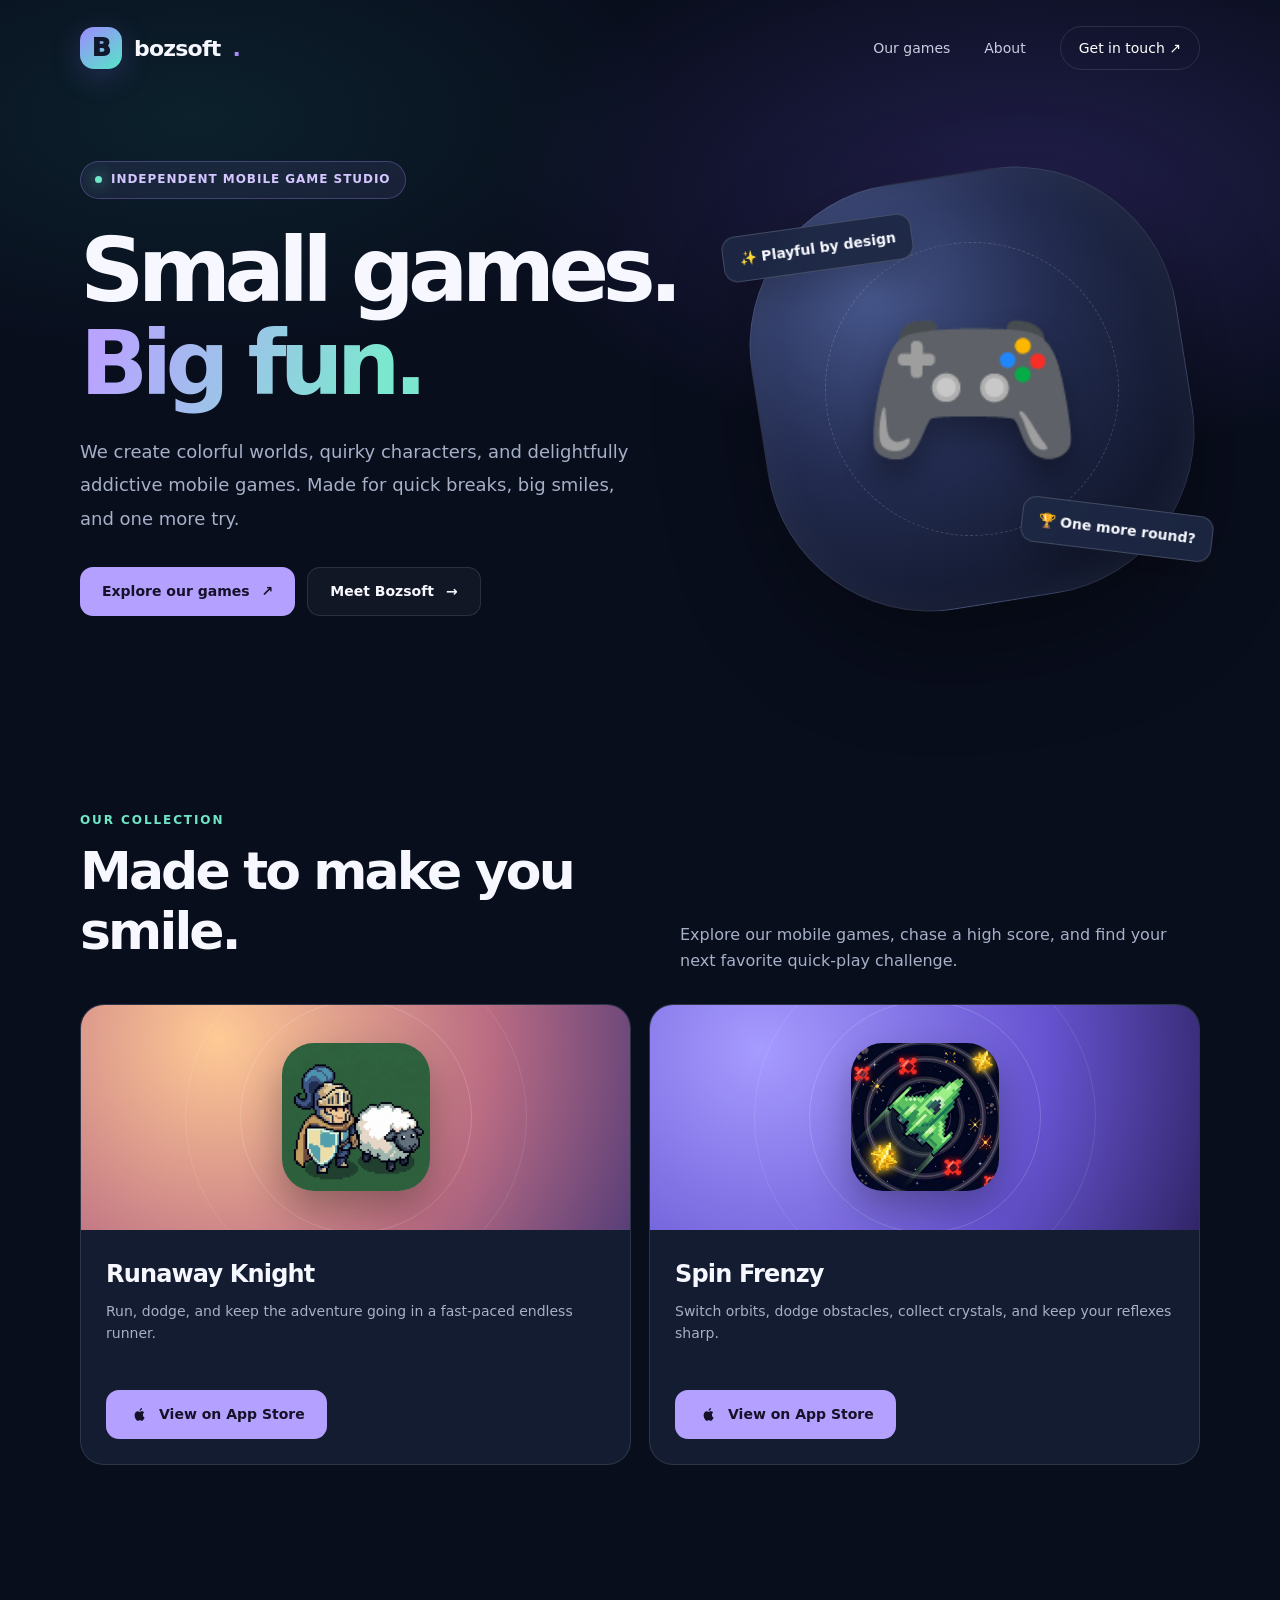
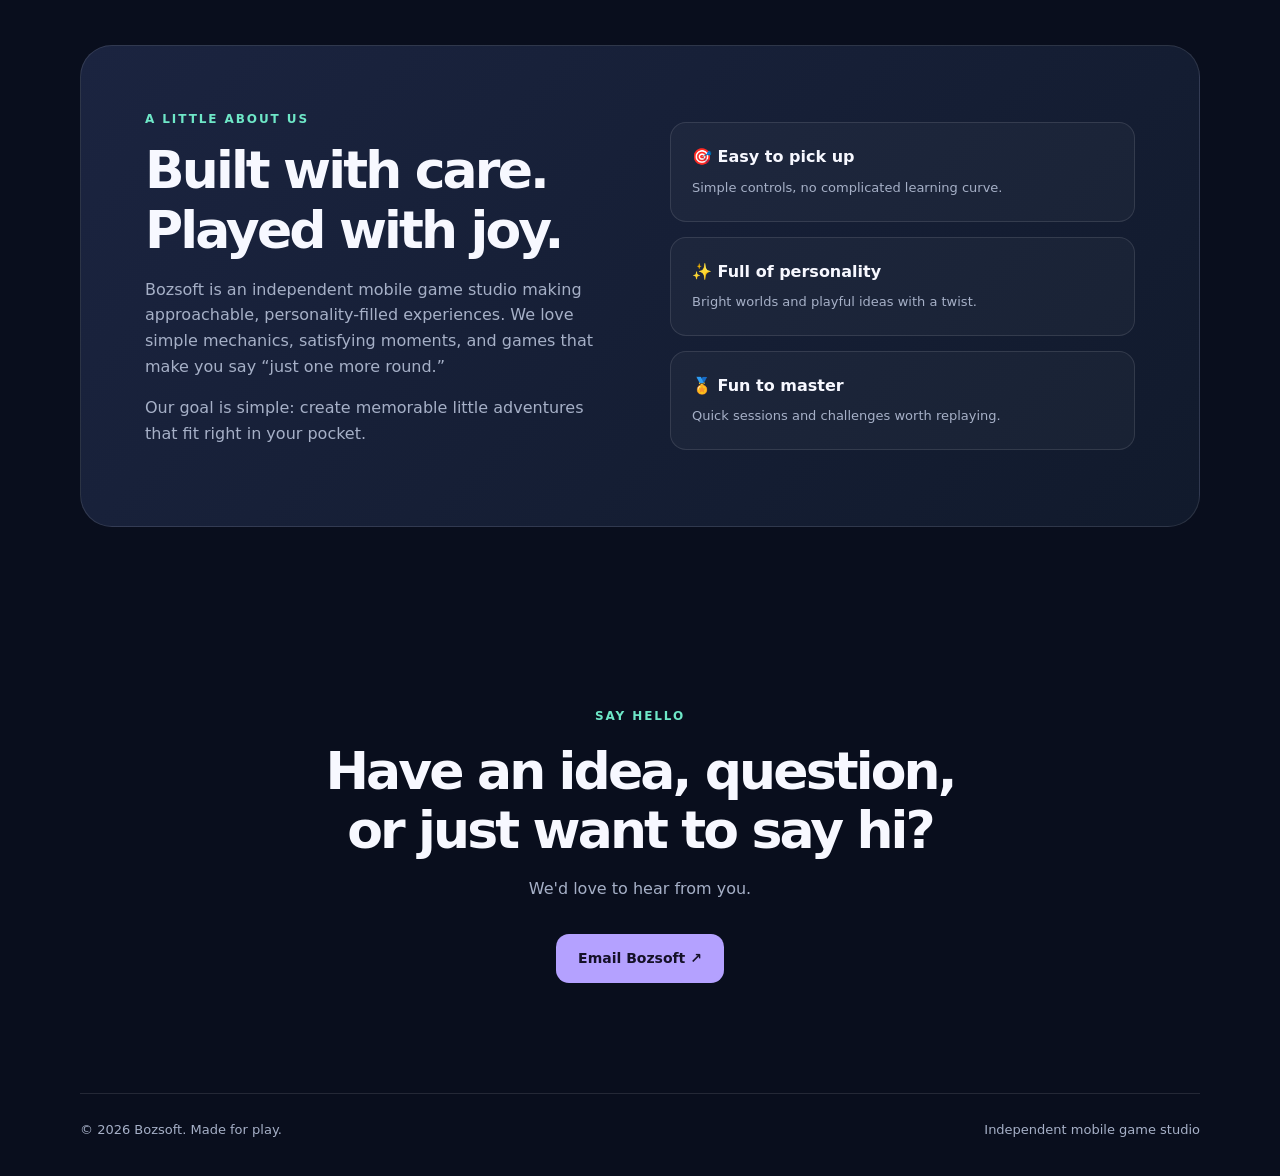
==== commit 3049f0c4: "update games" ====
--- a/index.html
+++ b/index.html
@@ -13,11 +13,13 @@
     nav{display:flex;justify-content:space-between;align-items:center;padding:26px 0;gap:20px}.brand{display:flex;align-items:center;gap:12px;font-size:22px;font-weight:850;letter-spacing:-.8px}.brandmark{display:grid;place-items:center;width:42px;height:42px;border-radius:14px;background:linear-gradient(145deg,#9e8bff,#55e6c7);color:#11182b;font-weight:950;font-size:25px;box-shadow:0 8px 30px rgba(134,113,255,.22)}.navlinks{display:flex;gap:34px;align-items:center;font-size:14px;color:#c8cde0}.navlinks a:hover{color:white}.nav-cta{padding:10px 18px;border:1px solid var(--line);border-radius:999px;color:white!important}
     .hero{display:grid;grid-template-columns:1.15fr .85fr;gap:48px;align-items:center;min-height:610px;padding:65px 0 105px}.eyebrow{display:inline-flex;gap:9px;align-items:center;border:1px solid rgba(167,139,250,.3);background:rgba(167,139,250,.09);color:#d4c6ff;padding:8px 14px;border-radius:999px;font-size:12px;font-weight:750;letter-spacing:.08em;text-transform:uppercase}.dot{width:7px;height:7px;background:var(--mint);border-radius:50%;box-shadow:0 0 15px var(--mint)}h1{font-size:clamp(56px,7vw,96px);letter-spacing:-.075em;line-height:1.04;margin:25px 0}h1 span{background:linear-gradient(110deg,#b8a4ff 10%,#7ce7cf 85%);color:transparent;background-clip:text}.lead{max-width:570px;font-size:18px;color:var(--muted);line-height:1.85}.actions{display:flex;gap:12px;flex-wrap:wrap;margin-top:32px}.btn{display:inline-flex;align-items:center;justify-content:center;gap:12px;min-height:49px;padding:12px 22px;border-radius:13px;font-weight:750;font-size:14px;transition:transform .2s,background .2s}.btn:hover{transform:translateY(-3px)}.primary{background:#b4a1ff;color:#151128}.primary:hover{background:#cabaff}.secondary{border:1px solid var(--line);background:rgba(255,255,255,.04)}.secondary:hover{background:rgba(255,255,255,.1)}
     .hero-art{position:relative;min-height:430px;display:grid;place-items:center}.orb{width:min(100%,430px);aspect-ratio:1;border-radius:38%;background:radial-gradient(circle at 30% 25%,#46568b,#242d52 40%,#12182e 76%);border:1px solid rgba(255,255,255,.1);box-shadow:inset 0 2px 50px rgba(255,255,255,.05),0 40px 100px rgba(0,0,0,.35);transform:rotate(-9deg);display:grid;place-items:center}.orb:before{content:"";position:absolute;width:68%;height:68%;border:1px dashed rgba(255,255,255,.17);border-radius:50%}.gamepad{font-size:clamp(100px,14vw,180px);filter:drop-shadow(0 18px 15px rgba(0,0,0,.35));transform:rotate(9deg)}.float{position:absolute;padding:11px 16px;border:1px solid rgba(255,255,255,.17);background:rgba(28,39,67,.93);backdrop-filter:blur(10px);border-radius:14px;font-size:14px;font-weight:700;box-shadow:0 14px 40px rgba(0,0,0,.2)}.float.one{top:12%;left:-5%;transform:rotate(-8deg)}.float.two{bottom:12%;right:-3%;transform:rotate(7deg)}
-    section{padding:90px 0}.section-top{display:flex;align-items:end;justify-content:space-between;gap:20px;margin-bottom:30px}.kicker{font-size:12px;font-weight:800;letter-spacing:.16em;text-transform:uppercase;color:var(--mint)}h2{font-size:clamp(34px,4.5vw,52px);line-height:1.15;letter-spacing:-.055em;margin:12px 0}.section-copy{color:var(--muted);max-width:520px;margin:0}.games{display:grid;grid-template-columns:repeat(3,minmax(0,1fr));gap:18px}.game{overflow:hidden;border:1px solid var(--line);background:var(--panel);border-radius:var(--radius);transition:transform .25s,border-color .25s}.game:hover{transform:translateY(-6px);border-color:rgba(167,139,250,.5)}.game-visual{height:225px;display:grid;place-items:center;position:relative;overflow:hidden}.game-visual:before{content:"";position:absolute;width:230px;height:230px;border:1px solid rgba(255,255,255,.17);border-radius:50%}.game-visual:after{content:"";position:absolute;width:340px;height:340px;border:1px solid rgba(255,255,255,.1);border-radius:50%}.fruit{background:radial-gradient(circle at 25% 15%,#ffcfaa,#f2839c 60%,#b94d87)}.spin{background:radial-gradient(circle at 20% 20%,#a69bff,#6654d1 60%,#312568)}.seal{background:radial-gradient(circle at 25% 20%,#b3eff5,#4d9fc3 60%,#255b91)}.emoji{font-size:85px;position:relative;z-index:1;filter:drop-shadow(0 12px 12px rgba(0,0,0,.22))}.game-info{padding:25px}.game-info h3{font-size:24px;letter-spacing:-.035em;margin:0 0 7px}.game-info p{font-size:14px;color:var(--muted);margin:0 0 22px;min-height:68px}.tag{display:inline-flex;padding:6px 12px;border-radius:99px;background:rgba(255,255,255,.07);color:#cdd5e7;font-size:12px;font-weight:650}
+    section{padding:90px 0}.section-top{display:flex;align-items:end;justify-content:space-between;gap:20px;margin-bottom:30px}.kicker{font-size:12px;font-weight:800;letter-spacing:.16em;text-transform:uppercase;color:var(--mint)}h2{font-size:clamp(34px,4.5vw,52px);line-height:1.15;letter-spacing:-.055em;margin:12px 0}.section-copy{color:var(--muted);max-width:520px;margin:0}.games{display:grid;grid-template-columns:repeat(2,minmax(0,1fr));gap:18px}.game{overflow:hidden;border:1px solid var(--line);background:var(--panel);border-radius:var(--radius);transition:transform .25s,border-color .25s}.game:hover{transform:translateY(-6px);border-color:rgba(167,139,250,.5)}.game-visual{height:225px;display:grid;place-items:center;position:relative;overflow:hidden}.game-visual:before{content:"";position:absolute;width:230px;height:230px;border:1px solid rgba(255,255,255,.17);border-radius:50%}.game-visual:after{content:"";position:absolute;width:340px;height:340px;border:1px solid rgba(255,255,255,.1);border-radius:50%}.fruit{background:radial-gradient(circle at 25% 15%,#ffcfaa,#f2839c 60%,#b94d87)}.spin{background:radial-gradient(circle at 20% 20%,#a69bff,#6654d1 60%,#312568)}.seal{background:radial-gradient(circle at 25% 20%,#b3eff5,#4d9fc3 60%,#255b91)}.emoji{font-size:85px;position:relative;z-index:1;filter:drop-shadow(0 12px 12px rgba(0,0,0,.22))}.game-icon{width:148px;height:148px;object-fit:cover;border-radius:32px;position:relative;z-index:1;box-shadow:0 18px 40px rgba(0,0,0,.3)}.knight{background:radial-gradient(circle at 25% 15%,#ffca95,#ba6c83 60%,#583e78)}.game-info{padding:25px}.game-info h3{font-size:24px;letter-spacing:-.035em;margin:0 0 7px}.game-info p{font-size:14px;color:var(--muted);margin:0 0 22px;min-height:68px}.tag{display:inline-flex;padding:6px 12px;border-radius:99px;background:rgba(255,255,255,.07);color:#cdd5e7;font-size:12px;font-weight:650}
     .about-panel{display:grid;grid-template-columns:1fr 1fr;gap:60px;align-items:center;background:linear-gradient(135deg,#1b2440,#111a2c);border:1px solid var(--line);padding:clamp(30px,5vw,70px);border-radius:32px}.about-panel p{color:var(--muted);font-size:16px}.features{display:grid;gap:15px}.feature{padding:21px;border:1px solid var(--line);background:rgba(255,255,255,.03);border-radius:16px}.feature strong{display:block;font-size:16px;margin-bottom:4px}.feature span{color:var(--muted);font-size:13px}
     .contact{padding:90px 0 110px;text-align:center}.contact h2{max-width:700px;margin:15px auto}.contact p{color:var(--muted);margin:15px auto 25px}.contact .actions{justify-content:center}.footer{border-top:1px solid var(--line);padding:26px 0 35px;display:flex;justify-content:space-between;gap:20px;flex-wrap:wrap;font-size:13px;color:var(--muted)}.footer a:hover{color:white}
     @media(max-width:850px){.hero{grid-template-columns:1fr;padding:60px 0 75px;gap:10px}.hero-art{min-height:350px}.orb{width:300px}.float.one{left:10%}.float.two{right:10%}.games{grid-template-columns:repeat(2,minmax(0,1fr))}.about-panel{grid-template-columns:1fr;gap:25px}}@media(max-width:590px){.navlinks{gap:14px}.navlinks a:first-child{display:none}.nav-cta{padding:9px 12px}.hero-art{min-height:300px}.orb{width:245px}.float.one{left:0}.float.two{right:0}.games{grid-template-columns:1fr}.game-info p{min-height:0}.section-top{display:block}section{padding:65px 0}.contact{padding:65px 0 80px}}
     @media(prefers-reduced-motion:reduce){html{scroll-behavior:auto}*,*:before,*:after{transition:none!important}}
+    .apple-icon{width:21px;height:21px;flex:none;display:block}
+    .game-info .btn.primary{display:inline-flex;align-items:center;justify-content:center;gap:10px}
   </style>
 </head>
 <body>
@@ -32,10 +34,9 @@
     </header>
   </div>
   <main>
-    <section id="games"><div class="wrap"><div class="section-top"><div><div class="kicker">Our collection</div><h2>Made to make you smile.</h2></div><p class="section-copy">Pick a game, chase a high score, and have a little fun. There's something for every kind of player.</p></div><div class="games">
-      <article class="game"><div class="game-visual fruit"><span class="emoji" aria-hidden="true">🍎</span></div><div class="game-info"><h3>Fruit Wobble</h3><p>Catch, stack, and balance a tower of wobbly fruit. How high can you go before it all tumbles?</p><span class="tag">Physics · Casual</span></div></article>
-      <article class="game"><div class="game-visual spin"><span class="emoji" aria-hidden="true">💎</span></div><div class="game-info"><h3>Spin Frenzy</h3><p>Switch orbits, dodge obstacles, collect crystals, and keep your reflexes sharp.</p><span class="tag">Arcade · Reflex</span></div></article>
-      <article class="game"><div class="game-visual seal"><span class="emoji" aria-hidden="true">🦭</span></div><div class="game-info"><h3>Sealide</h3><p>Slide into an arctic adventure. Dodge obstacles, collect fish, and see how far you can travel.</p><span class="tag">Runner · Adventure</span></div></article>
+    <section id="games"><div class="wrap"><div class="section-top"><div><div class="kicker">Our collection</div><h2>Made to make you smile.</h2></div><p class="section-copy">Explore our mobile games, chase a high score, and find your next favorite quick-play challenge.</p></div><div class="games">
+      <article class="game"><div class="game-visual knight"><img class="game-icon" src="icons/runaway_knight_icon.png" alt="Runaway Knight game icon" loading="lazy"></div><div class="game-info"><h3>Runaway Knight</h3><p>Run, dodge, and keep the adventure going in a fast-paced endless runner.</p><a class="btn primary" href="https://apps.apple.com/tr/app/runaway-knight-endless-run/id6811565574" target="_blank" rel="noopener noreferrer" aria-label="Get Runaway Knight on the App Store"><svg class="apple-icon" viewBox="0 0 24 24" aria-hidden="true" focusable="false"><path fill="currentColor" d="M17.05 12.54c.02 2.12 1.86 2.83 1.88 2.84-.02.05-.3 1.02-.97 2.03-.58.87-1.18 1.73-2.13 1.75-.94.02-1.24-.56-2.31-.56-1.07 0-1.41.54-2.3.58-.93.04-1.63-.94-2.21-1.81-1.2-1.77-2.11-5.01-.88-7.19a3.42 3.42 0 0 1 2.89-1.76c.9-.02 1.76.62 2.31.62.55 0 1.58-.76 2.66-.65.45.02 1.71.18 2.52 1.36-.07.05-1.5.87-1.46 2.79ZM15.28 6.77c.48-.59.8-1.41.71-2.23-.69.03-1.53.46-2.03 1.05-.45.52-.84 1.36-.73 2.16.77.06 1.56-.39 2.05-.98Z"/></svg><span>View on App Store</span></a></div></article>
+      <article class="game"><div class="game-visual spin"><img class="game-icon" src="icons/spin_frenzy_icon.jpg" alt="Spin Frenzy game icon" loading="lazy"></div><div class="game-info"><h3>Spin Frenzy</h3><p>Switch orbits, dodge obstacles, collect crystals, and keep your reflexes sharp.</p><a class="btn primary" href="https://apps.apple.com/tr/app/spinfrenzy/id6816712592" target="_blank" rel="noopener noreferrer" aria-label="Get Spin Frenzy on the App Store"><svg class="apple-icon" viewBox="0 0 24 24" aria-hidden="true" focusable="false"><path fill="currentColor" d="M17.05 12.54c.02 2.12 1.86 2.83 1.88 2.84-.02.05-.3 1.02-.97 2.03-.58.87-1.18 1.73-2.13 1.75-.94.02-1.24-.56-2.31-.56-1.07 0-1.41.54-2.3.58-.93.04-1.63-.94-2.21-1.81-1.2-1.77-2.11-5.01-.88-7.19a3.42 3.42 0 0 1 2.89-1.76c.9-.02 1.76.62 2.31.62.55 0 1.58-.76 2.66-.65.45.02 1.71.18 2.52 1.36-.07.05-1.5.87-1.46 2.79ZM15.28 6.77c.48-.59.8-1.41.71-2.23-.69.03-1.53.46-2.03 1.05-.45.52-.84 1.36-.73 2.16.77.06 1.56-.39 2.05-.98Z"/></svg><span>View on App Store</span></a></div></article>
     </div></div></section>
     <section id="about"><div class="wrap"><div class="about-panel"><div><div class="kicker">A little about us</div><h2>Built with care.<br>Played with joy.</h2><p>Bozsoft is an independent mobile game studio making approachable, personality-filled experiences. We love simple mechanics, satisfying moments, and games that make you say “just one more round.”</p><p>Our goal is simple: create memorable little adventures that fit right in your pocket.</p></div><div class="features"><div class="feature"><strong>🎯 Easy to pick up</strong><span>Simple controls, no complicated learning curve.</span></div><div class="feature"><strong>✨ Full of personality</strong><span>Bright worlds and playful ideas with a twist.</span></div><div class="feature"><strong>🏅 Fun to master</strong><span>Quick sessions and challenges worth replaying.</span></div></div></div></div></section>
     <section class="contact" id="contact"><div class="wrap"><div class="kicker">Say hello</div><h2>Have an idea, question, or just want to say hi?</h2><p>We'd love to hear from you.</p><div class="actions"><a class="btn primary" href="mailto:berkozturkawsdev@gmail.com">Email Bozsoft ↗</a></div></div></section>
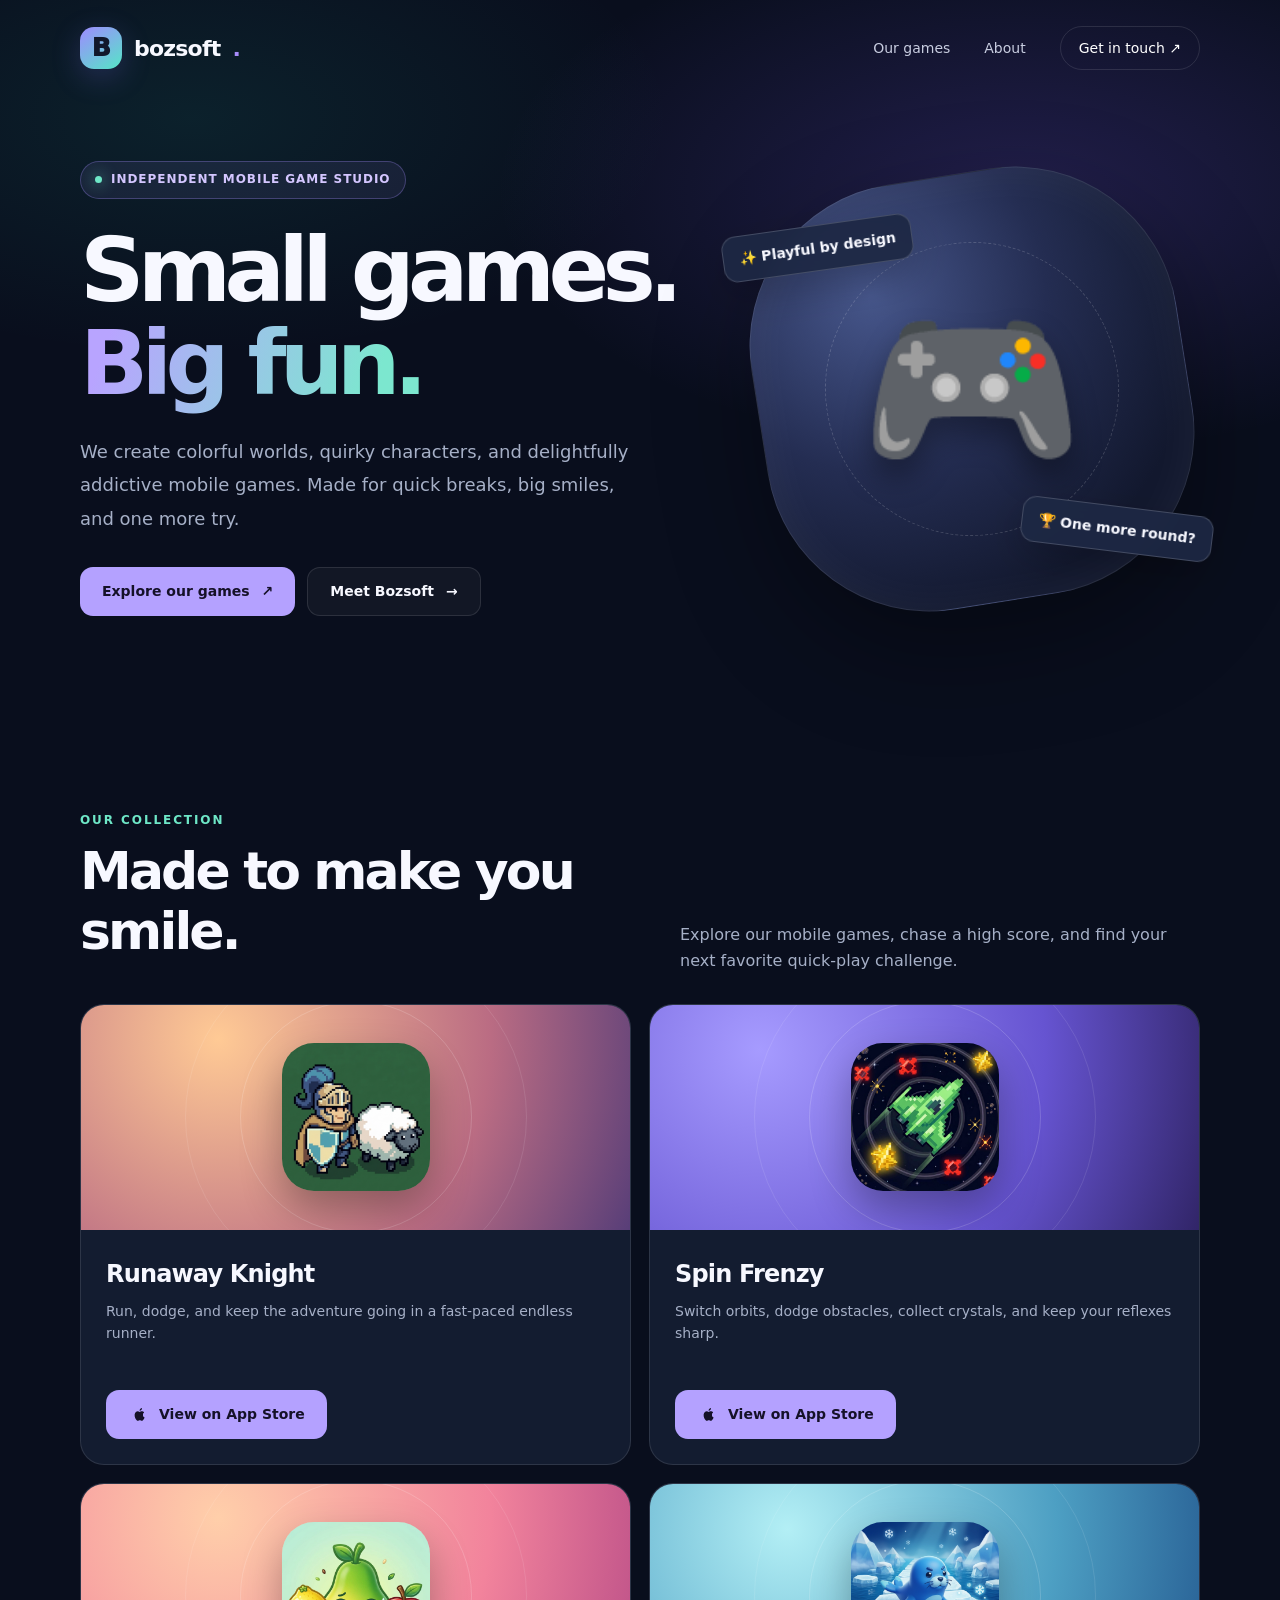
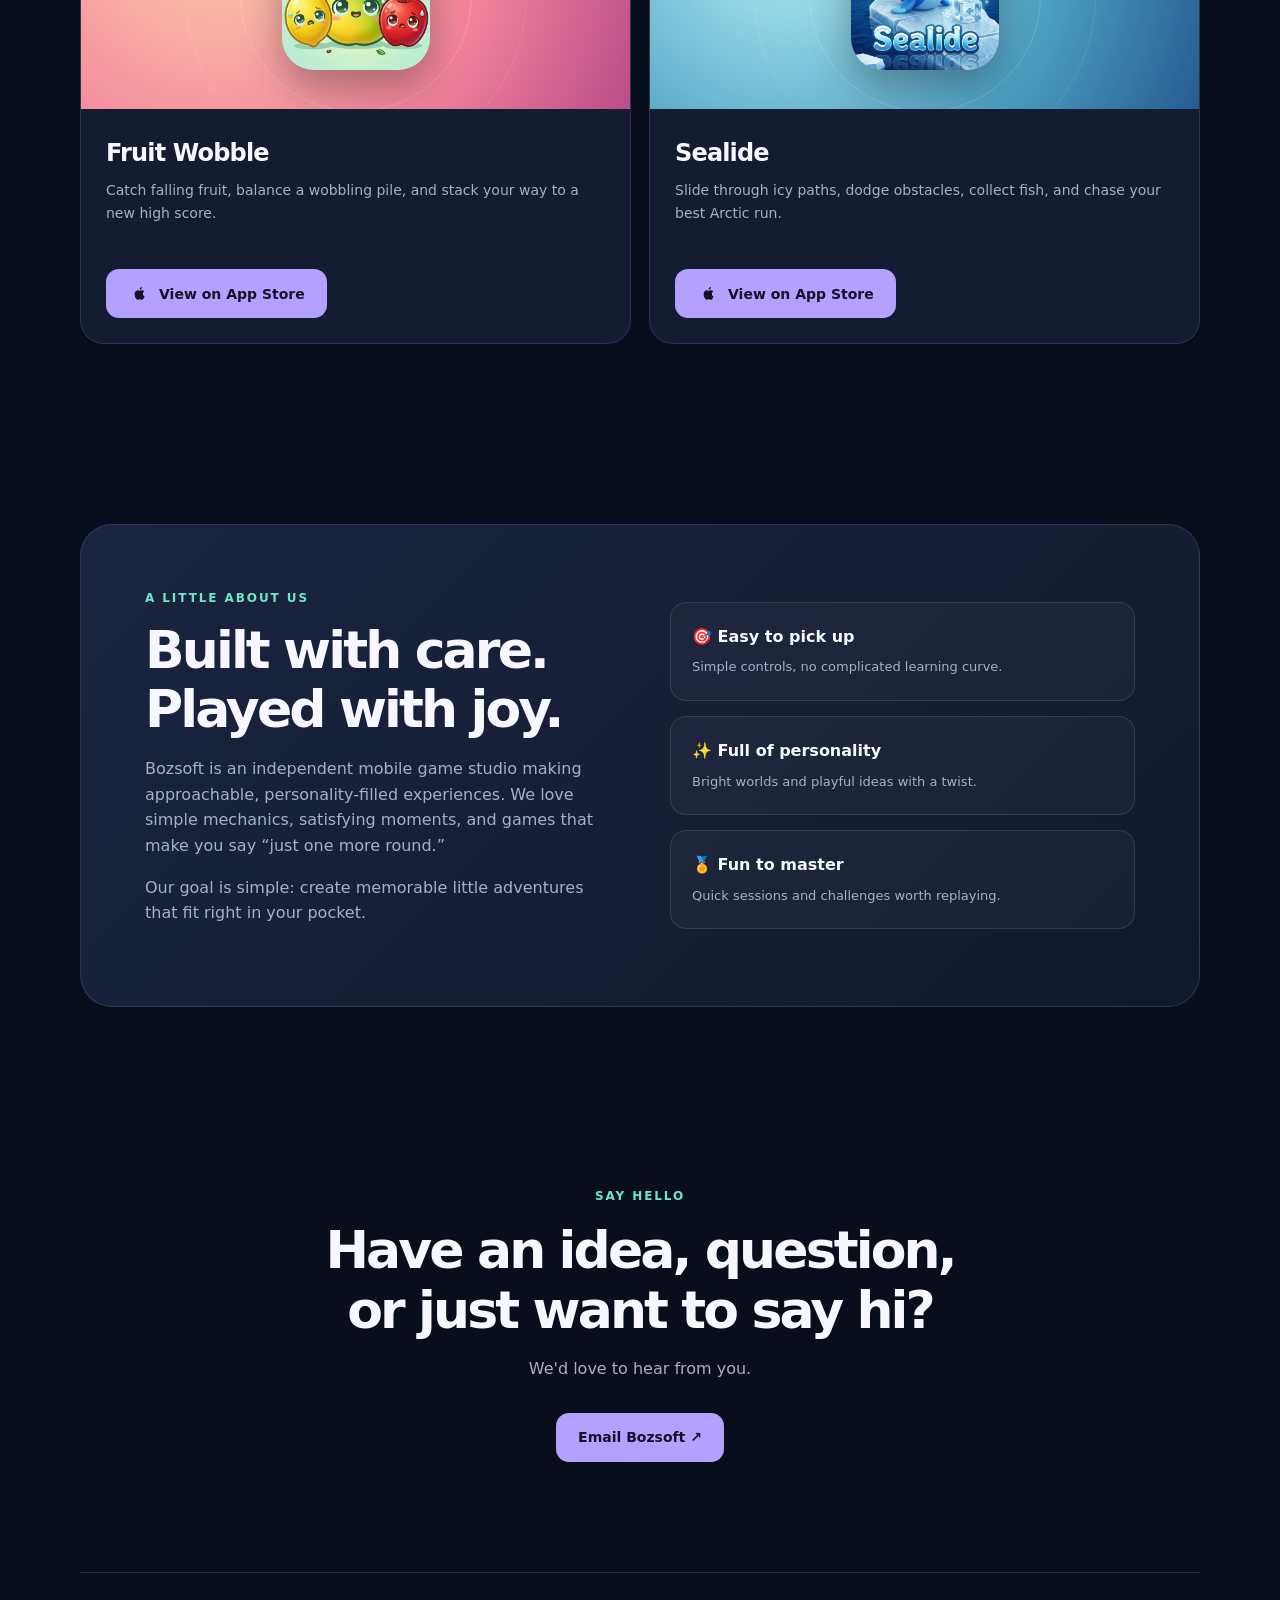
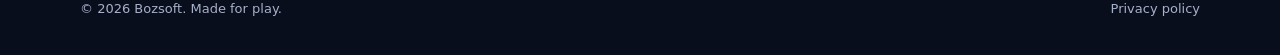
==== commit 70e99f99: "updates" ====
--- a/index.html
+++ b/index.html
@@ -6,26 +6,12 @@
   <meta name="theme-color" content="#0b1020">
   <meta name="description" content="Bozsoft is an independent mobile game studio crafting playful arcade games and colorful adventures.">
   <title>Bozsoft — Small Games. Big Fun.</title>
-  <style>
-    :root{--bg:#090e1d;--panel:#131c30;--text:#f7f8ff;--muted:#a6b0c7;--line:rgba(255,255,255,.11);--violet:#a78bfa;--mint:#6ee7c7;--orange:#ffb783;--radius:24px}
-    *{box-sizing:border-box}html{scroll-behavior:smooth}body{margin:0;background:var(--bg);color:var(--text);font-family:Inter,ui-sans-serif,system-ui,-apple-system,"Segoe UI",sans-serif;line-height:1.6}a{color:inherit;text-decoration:none}button,a{ -webkit-tap-highlight-color:transparent}a:focus-visible{outline:3px solid var(--mint);outline-offset:5px} .wrap{width:min(1120px,calc(100% - 40px));margin:auto}
-    body:before{content:"";position:absolute;z-index:-1;top:0;left:0;right:0;height:790px;background:radial-gradient(ellipse 55% 45% at 80% 24%,rgba(116,85,229,.23),transparent 75%),radial-gradient(ellipse 50% 40% at 15% 15%,rgba(32,187,163,.11),transparent 75%);pointer-events:none}
-    nav{display:flex;justify-content:space-between;align-items:center;padding:26px 0;gap:20px}.brand{display:flex;align-items:center;gap:12px;font-size:22px;font-weight:850;letter-spacing:-.8px}.brandmark{display:grid;place-items:center;width:42px;height:42px;border-radius:14px;background:linear-gradient(145deg,#9e8bff,#55e6c7);color:#11182b;font-weight:950;font-size:25px;box-shadow:0 8px 30px rgba(134,113,255,.22)}.navlinks{display:flex;gap:34px;align-items:center;font-size:14px;color:#c8cde0}.navlinks a:hover{color:white}.nav-cta{padding:10px 18px;border:1px solid var(--line);border-radius:999px;color:white!important}
-    .hero{display:grid;grid-template-columns:1.15fr .85fr;gap:48px;align-items:center;min-height:610px;padding:65px 0 105px}.eyebrow{display:inline-flex;gap:9px;align-items:center;border:1px solid rgba(167,139,250,.3);background:rgba(167,139,250,.09);color:#d4c6ff;padding:8px 14px;border-radius:999px;font-size:12px;font-weight:750;letter-spacing:.08em;text-transform:uppercase}.dot{width:7px;height:7px;background:var(--mint);border-radius:50%;box-shadow:0 0 15px var(--mint)}h1{font-size:clamp(56px,7vw,96px);letter-spacing:-.075em;line-height:1.04;margin:25px 0}h1 span{background:linear-gradient(110deg,#b8a4ff 10%,#7ce7cf 85%);color:transparent;background-clip:text}.lead{max-width:570px;font-size:18px;color:var(--muted);line-height:1.85}.actions{display:flex;gap:12px;flex-wrap:wrap;margin-top:32px}.btn{display:inline-flex;align-items:center;justify-content:center;gap:12px;min-height:49px;padding:12px 22px;border-radius:13px;font-weight:750;font-size:14px;transition:transform .2s,background .2s}.btn:hover{transform:translateY(-3px)}.primary{background:#b4a1ff;color:#151128}.primary:hover{background:#cabaff}.secondary{border:1px solid var(--line);background:rgba(255,255,255,.04)}.secondary:hover{background:rgba(255,255,255,.1)}
-    .hero-art{position:relative;min-height:430px;display:grid;place-items:center}.orb{width:min(100%,430px);aspect-ratio:1;border-radius:38%;background:radial-gradient(circle at 30% 25%,#46568b,#242d52 40%,#12182e 76%);border:1px solid rgba(255,255,255,.1);box-shadow:inset 0 2px 50px rgba(255,255,255,.05),0 40px 100px rgba(0,0,0,.35);transform:rotate(-9deg);display:grid;place-items:center}.orb:before{content:"";position:absolute;width:68%;height:68%;border:1px dashed rgba(255,255,255,.17);border-radius:50%}.gamepad{font-size:clamp(100px,14vw,180px);filter:drop-shadow(0 18px 15px rgba(0,0,0,.35));transform:rotate(9deg)}.float{position:absolute;padding:11px 16px;border:1px solid rgba(255,255,255,.17);background:rgba(28,39,67,.93);backdrop-filter:blur(10px);border-radius:14px;font-size:14px;font-weight:700;box-shadow:0 14px 40px rgba(0,0,0,.2)}.float.one{top:12%;left:-5%;transform:rotate(-8deg)}.float.two{bottom:12%;right:-3%;transform:rotate(7deg)}
-    section{padding:90px 0}.section-top{display:flex;align-items:end;justify-content:space-between;gap:20px;margin-bottom:30px}.kicker{font-size:12px;font-weight:800;letter-spacing:.16em;text-transform:uppercase;color:var(--mint)}h2{font-size:clamp(34px,4.5vw,52px);line-height:1.15;letter-spacing:-.055em;margin:12px 0}.section-copy{color:var(--muted);max-width:520px;margin:0}.games{display:grid;grid-template-columns:repeat(2,minmax(0,1fr));gap:18px}.game{overflow:hidden;border:1px solid var(--line);background:var(--panel);border-radius:var(--radius);transition:transform .25s,border-color .25s}.game:hover{transform:translateY(-6px);border-color:rgba(167,139,250,.5)}.game-visual{height:225px;display:grid;place-items:center;position:relative;overflow:hidden}.game-visual:before{content:"";position:absolute;width:230px;height:230px;border:1px solid rgba(255,255,255,.17);border-radius:50%}.game-visual:after{content:"";position:absolute;width:340px;height:340px;border:1px solid rgba(255,255,255,.1);border-radius:50%}.fruit{background:radial-gradient(circle at 25% 15%,#ffcfaa,#f2839c 60%,#b94d87)}.spin{background:radial-gradient(circle at 20% 20%,#a69bff,#6654d1 60%,#312568)}.seal{background:radial-gradient(circle at 25% 20%,#b3eff5,#4d9fc3 60%,#255b91)}.emoji{font-size:85px;position:relative;z-index:1;filter:drop-shadow(0 12px 12px rgba(0,0,0,.22))}.game-icon{width:148px;height:148px;object-fit:cover;border-radius:32px;position:relative;z-index:1;box-shadow:0 18px 40px rgba(0,0,0,.3)}.knight{background:radial-gradient(circle at 25% 15%,#ffca95,#ba6c83 60%,#583e78)}.game-info{padding:25px}.game-info h3{font-size:24px;letter-spacing:-.035em;margin:0 0 7px}.game-info p{font-size:14px;color:var(--muted);margin:0 0 22px;min-height:68px}.tag{display:inline-flex;padding:6px 12px;border-radius:99px;background:rgba(255,255,255,.07);color:#cdd5e7;font-size:12px;font-weight:650}
-    .about-panel{display:grid;grid-template-columns:1fr 1fr;gap:60px;align-items:center;background:linear-gradient(135deg,#1b2440,#111a2c);border:1px solid var(--line);padding:clamp(30px,5vw,70px);border-radius:32px}.about-panel p{color:var(--muted);font-size:16px}.features{display:grid;gap:15px}.feature{padding:21px;border:1px solid var(--line);background:rgba(255,255,255,.03);border-radius:16px}.feature strong{display:block;font-size:16px;margin-bottom:4px}.feature span{color:var(--muted);font-size:13px}
-    .contact{padding:90px 0 110px;text-align:center}.contact h2{max-width:700px;margin:15px auto}.contact p{color:var(--muted);margin:15px auto 25px}.contact .actions{justify-content:center}.footer{border-top:1px solid var(--line);padding:26px 0 35px;display:flex;justify-content:space-between;gap:20px;flex-wrap:wrap;font-size:13px;color:var(--muted)}.footer a:hover{color:white}
-    @media(max-width:850px){.hero{grid-template-columns:1fr;padding:60px 0 75px;gap:10px}.hero-art{min-height:350px}.orb{width:300px}.float.one{left:10%}.float.two{right:10%}.games{grid-template-columns:repeat(2,minmax(0,1fr))}.about-panel{grid-template-columns:1fr;gap:25px}}@media(max-width:590px){.navlinks{gap:14px}.navlinks a:first-child{display:none}.nav-cta{padding:9px 12px}.hero-art{min-height:300px}.orb{width:245px}.float.one{left:0}.float.two{right:0}.games{grid-template-columns:1fr}.game-info p{min-height:0}.section-top{display:block}section{padding:65px 0}.contact{padding:65px 0 80px}}
-    @media(prefers-reduced-motion:reduce){html{scroll-behavior:auto}*,*:before,*:after{transition:none!important}}
-    .apple-icon{width:21px;height:21px;flex:none;display:block}
-    .game-info .btn.primary{display:inline-flex;align-items:center;justify-content:center;gap:10px}
-  </style>
+  <link rel="stylesheet" href="styles.css">
 </head>
 <body>
   <div class="wrap">
     <nav aria-label="Main navigation">
-      <a class="brand" href="#top"><span class="brandmark">B</span>bozsoft<span style="color:#a78bfa">.</span></a>
+      <a class="brand" href="#top"><span class="brandmark">B</span>bozsoft<span class="brand-dot">.</span></a>
       <div class="navlinks"><a href="#games">Our games</a><a href="#about">About</a><a class="nav-cta" href="#contact">Get in touch ↗</a></div>
     </nav>
     <header class="hero" id="top">
@@ -37,10 +23,12 @@
     <section id="games"><div class="wrap"><div class="section-top"><div><div class="kicker">Our collection</div><h2>Made to make you smile.</h2></div><p class="section-copy">Explore our mobile games, chase a high score, and find your next favorite quick-play challenge.</p></div><div class="games">
       <article class="game"><div class="game-visual knight"><img class="game-icon" src="icons/runaway_knight_icon.png" alt="Runaway Knight game icon" loading="lazy"></div><div class="game-info"><h3>Runaway Knight</h3><p>Run, dodge, and keep the adventure going in a fast-paced endless runner.</p><a class="btn primary" href="https://apps.apple.com/tr/app/runaway-knight-endless-run/id6811565574" target="_blank" rel="noopener noreferrer" aria-label="Get Runaway Knight on the App Store"><svg class="apple-icon" viewBox="0 0 24 24" aria-hidden="true" focusable="false"><path fill="currentColor" d="M17.05 12.54c.02 2.12 1.86 2.83 1.88 2.84-.02.05-.3 1.02-.97 2.03-.58.87-1.18 1.73-2.13 1.75-.94.02-1.24-.56-2.31-.56-1.07 0-1.41.54-2.3.58-.93.04-1.63-.94-2.21-1.81-1.2-1.77-2.11-5.01-.88-7.19a3.42 3.42 0 0 1 2.89-1.76c.9-.02 1.76.62 2.31.62.55 0 1.58-.76 2.66-.65.45.02 1.71.18 2.52 1.36-.07.05-1.5.87-1.46 2.79ZM15.28 6.77c.48-.59.8-1.41.71-2.23-.69.03-1.53.46-2.03 1.05-.45.52-.84 1.36-.73 2.16.77.06 1.56-.39 2.05-.98Z"/></svg><span>View on App Store</span></a></div></article>
       <article class="game"><div class="game-visual spin"><img class="game-icon" src="icons/spin_frenzy_icon.jpg" alt="Spin Frenzy game icon" loading="lazy"></div><div class="game-info"><h3>Spin Frenzy</h3><p>Switch orbits, dodge obstacles, collect crystals, and keep your reflexes sharp.</p><a class="btn primary" href="https://apps.apple.com/tr/app/spinfrenzy/id6816712592" target="_blank" rel="noopener noreferrer" aria-label="Get Spin Frenzy on the App Store"><svg class="apple-icon" viewBox="0 0 24 24" aria-hidden="true" focusable="false"><path fill="currentColor" d="M17.05 12.54c.02 2.12 1.86 2.83 1.88 2.84-.02.05-.3 1.02-.97 2.03-.58.87-1.18 1.73-2.13 1.75-.94.02-1.24-.56-2.31-.56-1.07 0-1.41.54-2.3.58-.93.04-1.63-.94-2.21-1.81-1.2-1.77-2.11-5.01-.88-7.19a3.42 3.42 0 0 1 2.89-1.76c.9-.02 1.76.62 2.31.62.55 0 1.58-.76 2.66-.65.45.02 1.71.18 2.52 1.36-.07.05-1.5.87-1.46 2.79ZM15.28 6.77c.48-.59.8-1.41.71-2.23-.69.03-1.53.46-2.03 1.05-.45.52-.84 1.36-.73 2.16.77.06 1.56-.39 2.05-.98Z"/></svg><span>View on App Store</span></a></div></article>
+      <article class="game"><div class="game-visual fruit"><img class="game-icon" src="icons/fruit_wobble.jpg" alt="Fruit Wobble game icon" loading="lazy"></div><div class="game-info"><h3>Fruit Wobble</h3><p>Catch falling fruit, balance a wobbling pile, and stack your way to a new high score.</p><a class="btn primary" href="https://apps.apple.com/us/app/fruit-wobble/id6817679783" target="_blank" rel="noopener noreferrer" aria-label="Get Fruit Wobble on the App Store"><svg class="apple-icon" viewBox="0 0 24 24" aria-hidden="true" focusable="false"><path fill="currentColor" d="M17.05 12.54c.02 2.12 1.86 2.83 1.88 2.84-.02.05-.3 1.02-.97 2.03-.58.87-1.18 1.73-2.13 1.75-.94.02-1.24-.56-2.31-.56-1.07 0-1.41.54-2.3.58-.93.04-1.63-.94-2.21-1.81-1.2-1.77-2.11-5.01-.88-7.19a3.42 3.42 0 0 1 2.89-1.76c.9-.02 1.76.62 2.31.62.55 0 1.58-.76 2.66-.65.45.02 1.71.18 2.52 1.36-.07.05-1.5.87-1.46 2.79ZM15.28 6.77c.48-.59.8-1.41.71-2.23-.69.03-1.53.46-2.03 1.05-.45.52-.84 1.36-.73 2.16.77.06 1.56-.39 2.05-.98Z"/></svg><span>View on App Store</span></a></div></article>
+      <article class="game"><div class="game-visual seal"><img class="game-icon" src="icons/sealide.png" alt="Sealide game icon" loading="lazy"></div><div class="game-info"><h3>Sealide</h3><p>Slide through icy paths, dodge obstacles, collect fish, and chase your best Arctic run.</p><a class="btn primary" href="https://apps.apple.com/us/app/sealide/id6815740679" target="_blank" rel="noopener noreferrer" aria-label="Get Sealide on the App Store"><svg class="apple-icon" viewBox="0 0 24 24" aria-hidden="true" focusable="false"><path fill="currentColor" d="M17.05 12.54c.02 2.12 1.86 2.83 1.88 2.84-.02.05-.3 1.02-.97 2.03-.58.87-1.18 1.73-2.13 1.75-.94.02-1.24-.56-2.31-.56-1.07 0-1.41.54-2.3.58-.93.04-1.63-.94-2.21-1.81-1.2-1.77-2.11-5.01-.88-7.19a3.42 3.42 0 0 1 2.89-1.76c.9-.02 1.76.62 2.31.62.55 0 1.58-.76 2.66-.65.45.02 1.71.18 2.52 1.36-.07.05-1.5.87-1.46 2.79ZM15.28 6.77c.48-.59.8-1.41.71-2.23-.69.03-1.53.46-2.03 1.05-.45.52-.84 1.36-.73 2.16.77.06 1.56-.39 2.05-.98Z"/></svg><span>View on App Store</span></a></div></article>
     </div></div></section>
     <section id="about"><div class="wrap"><div class="about-panel"><div><div class="kicker">A little about us</div><h2>Built with care.<br>Played with joy.</h2><p>Bozsoft is an independent mobile game studio making approachable, personality-filled experiences. We love simple mechanics, satisfying moments, and games that make you say “just one more round.”</p><p>Our goal is simple: create memorable little adventures that fit right in your pocket.</p></div><div class="features"><div class="feature"><strong>🎯 Easy to pick up</strong><span>Simple controls, no complicated learning curve.</span></div><div class="feature"><strong>✨ Full of personality</strong><span>Bright worlds and playful ideas with a twist.</span></div><div class="feature"><strong>🏅 Fun to master</strong><span>Quick sessions and challenges worth replaying.</span></div></div></div></div></section>
-    <section class="contact" id="contact"><div class="wrap"><div class="kicker">Say hello</div><h2>Have an idea, question, or just want to say hi?</h2><p>We'd love to hear from you.</p><div class="actions"><a class="btn primary" href="mailto:berkozturkawsdev@gmail.com">Email Bozsoft ↗</a></div></div></section>
+    <section class="contact" id="contact"><div class="wrap"><div class="kicker">Say hello</div><h2>Have an idea, question, or just want to say hi?</h2><p>We'd love to hear from you.</p><div class="actions"><a class="btn primary" href="mailto:bozsoftcontact@gmail.com">Email Bozsoft ↗</a></div></div></section>
   </main>
-  <footer class="wrap footer"><span>© 2026 Bozsoft. Made for play.</span><span>Independent mobile game studio</span></footer>
+  <footer class="wrap footer"><span>© 2026 Bozsoft. Made for play.</span><a href="privacy.html">Privacy policy</a></footer>
 </body>
 </html>
--- a/styles.css
+++ b/styles.css
@@ -0,0 +1,19 @@
+:root{--bg:#090e1d;--panel:#131c30;--text:#f7f8ff;--muted:#a6b0c7;--line:rgba(255,255,255,.11);--violet:#a78bfa;--mint:#6ee7c7;--orange:#ffb783;--radius:24px}
+*{box-sizing:border-box}html{scroll-behavior:smooth}body{margin:0;background:var(--bg);color:var(--text);font-family:Inter,ui-sans-serif,system-ui,-apple-system,"Segoe UI",sans-serif;line-height:1.6}a{color:inherit;text-decoration:none}button,a{ -webkit-tap-highlight-color:transparent}a:focus-visible{outline:3px solid var(--mint);outline-offset:5px} .wrap{width:min(1120px,calc(100% - 40px));margin:auto}
+body:before{content:"";position:absolute;z-index:-1;top:0;left:0;right:0;height:790px;background:radial-gradient(ellipse 55% 45% at 80% 24%,rgba(116,85,229,.23),transparent 75%),radial-gradient(ellipse 50% 40% at 15% 15%,rgba(32,187,163,.11),transparent 75%);pointer-events:none}
+nav{display:flex;justify-content:space-between;align-items:center;padding:26px 0;gap:20px}.brand{display:flex;align-items:center;gap:12px;font-size:22px;font-weight:850;letter-spacing:-.8px}.brandmark{display:grid;place-items:center;width:42px;height:42px;border-radius:14px;background:linear-gradient(145deg,#9e8bff,#55e6c7);color:#11182b;font-weight:950;font-size:25px;box-shadow:0 8px 30px rgba(134,113,255,.22)}.navlinks{display:flex;gap:34px;align-items:center;font-size:14px;color:#c8cde0}.navlinks a:hover{color:white}.nav-cta{padding:10px 18px;border:1px solid var(--line);border-radius:999px;color:white!important}
+.hero{display:grid;grid-template-columns:1.15fr .85fr;gap:48px;align-items:center;min-height:610px;padding:65px 0 105px}.eyebrow{display:inline-flex;gap:9px;align-items:center;border:1px solid rgba(167,139,250,.3);background:rgba(167,139,250,.09);color:#d4c6ff;padding:8px 14px;border-radius:999px;font-size:12px;font-weight:750;letter-spacing:.08em;text-transform:uppercase}.dot{width:7px;height:7px;background:var(--mint);border-radius:50%;box-shadow:0 0 15px var(--mint)}h1{font-size:clamp(56px,7vw,96px);letter-spacing:-.075em;line-height:1.04;margin:25px 0}h1 span{background:linear-gradient(110deg,#b8a4ff 10%,#7ce7cf 85%);color:transparent;background-clip:text}.lead{max-width:570px;font-size:18px;color:var(--muted);line-height:1.85}.actions{display:flex;gap:12px;flex-wrap:wrap;margin-top:32px}.btn{display:inline-flex;align-items:center;justify-content:center;gap:12px;min-height:49px;padding:12px 22px;border-radius:13px;font-weight:750;font-size:14px;transition:transform .2s,background .2s}.btn:hover{transform:translateY(-3px)}.primary{background:#b4a1ff;color:#151128}.primary:hover{background:#cabaff}.secondary{border:1px solid var(--line);background:rgba(255,255,255,.04)}.secondary:hover{background:rgba(255,255,255,.1)}
+.hero-art{position:relative;min-height:430px;display:grid;place-items:center}.orb{width:min(100%,430px);aspect-ratio:1;border-radius:38%;background:radial-gradient(circle at 30% 25%,#46568b,#242d52 40%,#12182e 76%);border:1px solid rgba(255,255,255,.1);box-shadow:inset 0 2px 50px rgba(255,255,255,.05),0 40px 100px rgba(0,0,0,.35);transform:rotate(-9deg);display:grid;place-items:center}.orb:before{content:"";position:absolute;width:68%;height:68%;border:1px dashed rgba(255,255,255,.17);border-radius:50%}.gamepad{font-size:clamp(100px,14vw,180px);filter:drop-shadow(0 18px 15px rgba(0,0,0,.35));transform:rotate(9deg)}.float{position:absolute;padding:11px 16px;border:1px solid rgba(255,255,255,.17);background:rgba(28,39,67,.93);backdrop-filter:blur(10px);border-radius:14px;font-size:14px;font-weight:700;box-shadow:0 14px 40px rgba(0,0,0,.2)}.float.one{top:12%;left:-5%;transform:rotate(-8deg)}.float.two{bottom:12%;right:-3%;transform:rotate(7deg)}
+section{padding:90px 0}.section-top{display:flex;align-items:end;justify-content:space-between;gap:20px;margin-bottom:30px}.kicker{font-size:12px;font-weight:800;letter-spacing:.16em;text-transform:uppercase;color:var(--mint)}h2{font-size:clamp(34px,4.5vw,52px);line-height:1.15;letter-spacing:-.055em;margin:12px 0}.section-copy{color:var(--muted);max-width:520px;margin:0}.games{display:grid;grid-template-columns:repeat(2,minmax(0,1fr));gap:18px}.game{overflow:hidden;border:1px solid var(--line);background:var(--panel);border-radius:var(--radius);transition:transform .25s,border-color .25s}.game:hover{transform:translateY(-6px);border-color:rgba(167,139,250,.5)}.game-visual{height:225px;display:grid;place-items:center;position:relative;overflow:hidden}.game-visual:before{content:"";position:absolute;width:230px;height:230px;border:1px solid rgba(255,255,255,.17);border-radius:50%}.game-visual:after{content:"";position:absolute;width:340px;height:340px;border:1px solid rgba(255,255,255,.1);border-radius:50%}.fruit{background:radial-gradient(circle at 25% 15%,#ffcfaa,#f2839c 60%,#b94d87)}.spin{background:radial-gradient(circle at 20% 20%,#a69bff,#6654d1 60%,#312568)}.seal{background:radial-gradient(circle at 25% 20%,#b3eff5,#4d9fc3 60%,#255b91)}.emoji{font-size:85px;position:relative;z-index:1;filter:drop-shadow(0 12px 12px rgba(0,0,0,.22))}.game-icon{width:148px;height:148px;object-fit:cover;border-radius:32px;position:relative;z-index:1;box-shadow:0 18px 40px rgba(0,0,0,.3)}.knight{background:radial-gradient(circle at 25% 15%,#ffca95,#ba6c83 60%,#583e78)}.game-info{padding:25px}.game-info h3{font-size:24px;letter-spacing:-.035em;margin:0 0 7px}.game-info p{font-size:14px;color:var(--muted);margin:0 0 22px;min-height:68px}.tag{display:inline-flex;padding:6px 12px;border-radius:99px;background:rgba(255,255,255,.07);color:#cdd5e7;font-size:12px;font-weight:650}
+.about-panel{display:grid;grid-template-columns:1fr 1fr;gap:60px;align-items:center;background:linear-gradient(135deg,#1b2440,#111a2c);border:1px solid var(--line);padding:clamp(30px,5vw,70px);border-radius:32px}.about-panel p{color:var(--muted);font-size:16px}.features{display:grid;gap:15px}.feature{padding:21px;border:1px solid var(--line);background:rgba(255,255,255,.03);border-radius:16px}.feature strong{display:block;font-size:16px;margin-bottom:4px}.feature span{color:var(--muted);font-size:13px}
+.contact{padding:90px 0 110px;text-align:center}.contact h2{max-width:700px;margin:15px auto}.contact p{color:var(--muted);margin:15px auto 25px}.contact .actions{justify-content:center}.footer{border-top:1px solid var(--line);padding:26px 0 35px;display:flex;justify-content:space-between;gap:20px;flex-wrap:wrap;font-size:13px;color:var(--muted)}.footer a:hover{color:white}
+@media(max-width:850px){.hero{grid-template-columns:1fr;padding:60px 0 75px;gap:10px}.hero-art{min-height:350px}.orb{width:300px}.float.one{left:10%}.float.two{right:10%}.games{grid-template-columns:repeat(2,minmax(0,1fr))}.about-panel{grid-template-columns:1fr;gap:25px}}@media(max-width:590px){.navlinks{gap:14px}.navlinks a:first-child{display:none}.nav-cta{padding:9px 12px}.hero-art{min-height:300px}.orb{width:245px}.float.one{left:0}.float.two{right:0}.games{grid-template-columns:1fr}.game-info p{min-height:0}.section-top{display:block}section{padding:65px 0}.contact{padding:65px 0 80px}}
+@media(prefers-reduced-motion:reduce){html{scroll-behavior:auto}*,*:before,*:after{transition:none!important}}
+.apple-icon{width:21px;height:21px;flex:none;display:block}
+.game-info .btn.primary{display:inline-flex;align-items:center;justify-content:center;gap:10px}
+.brand-dot{color:var(--violet)}
+.policy{max-width:800px;padding:55px 0 80px}
+.policy h1{font-size:clamp(40px,7vw,64px)}
+.policy h2{font-size:clamp(25px,4vw,32px);margin-top:36px}
+.policy p{color:var(--muted)}
+.policy a{text-decoration:underline;text-underline-offset:3px}
